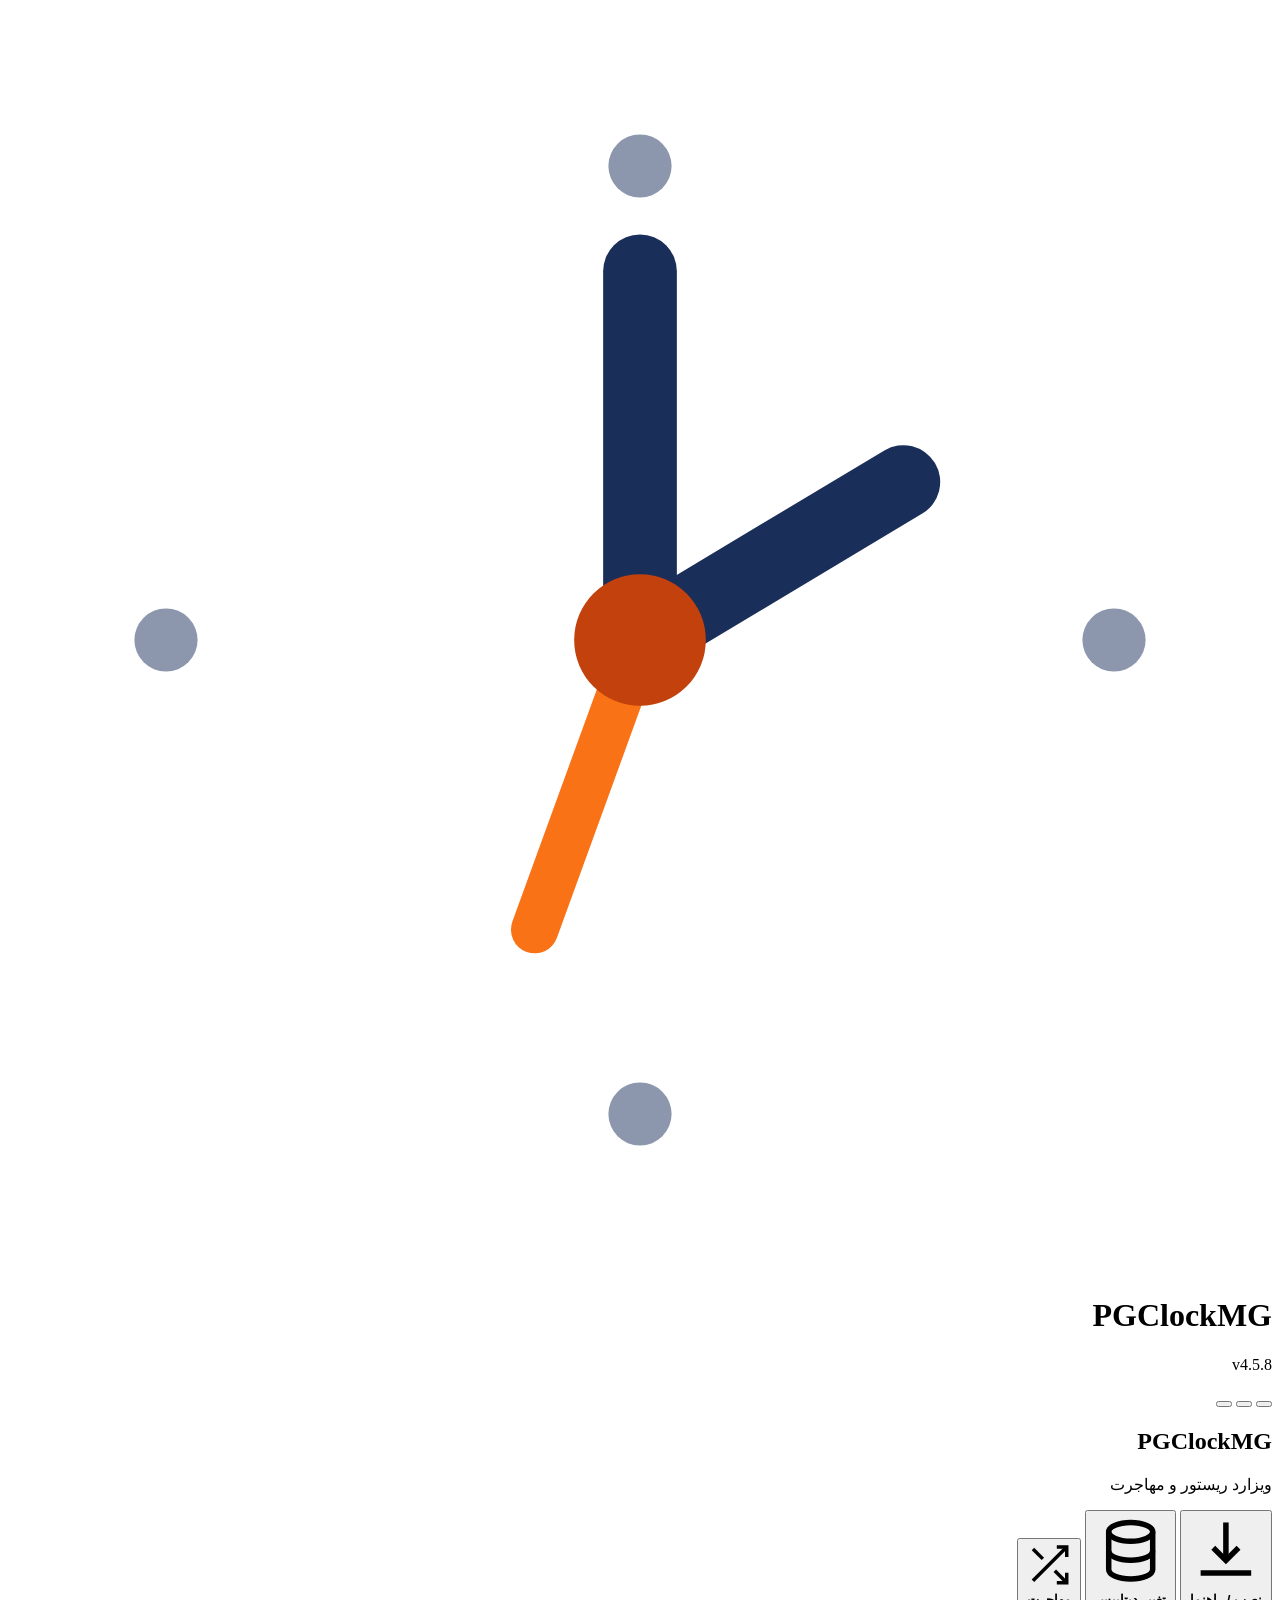
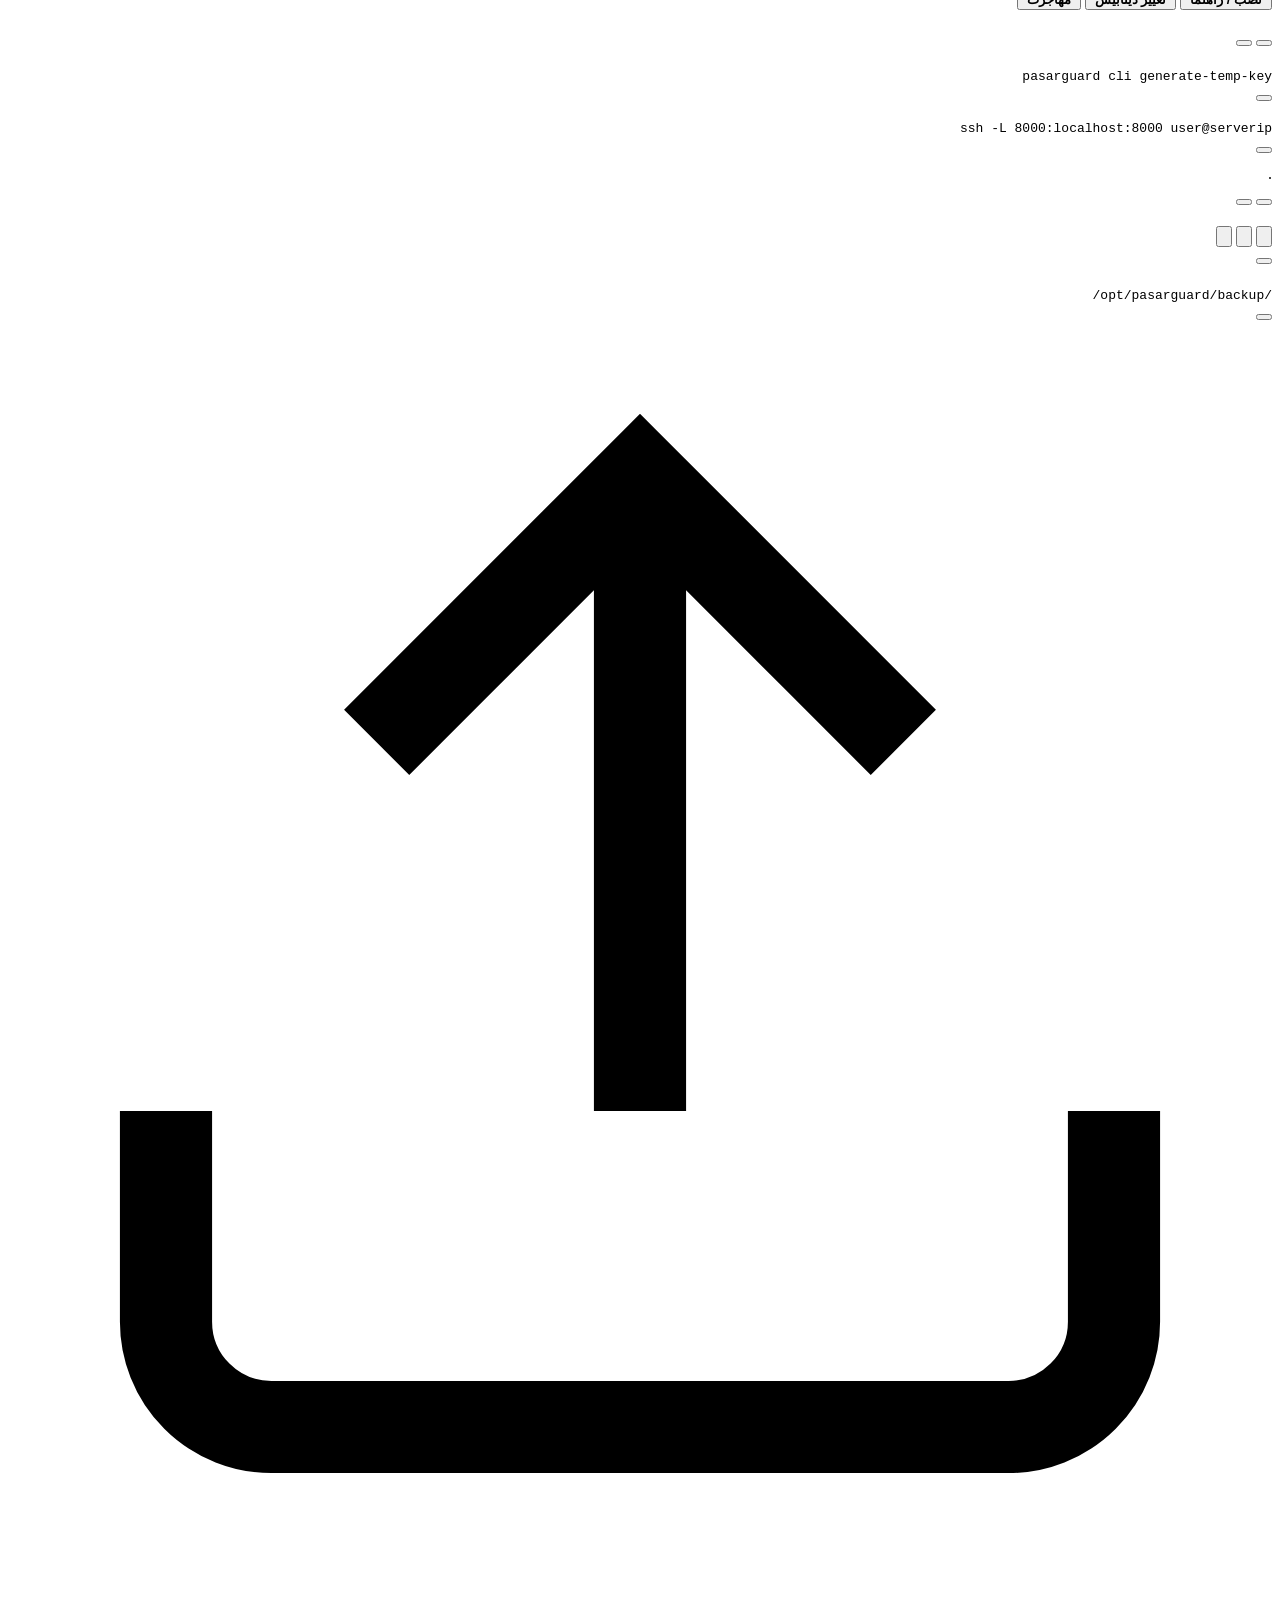
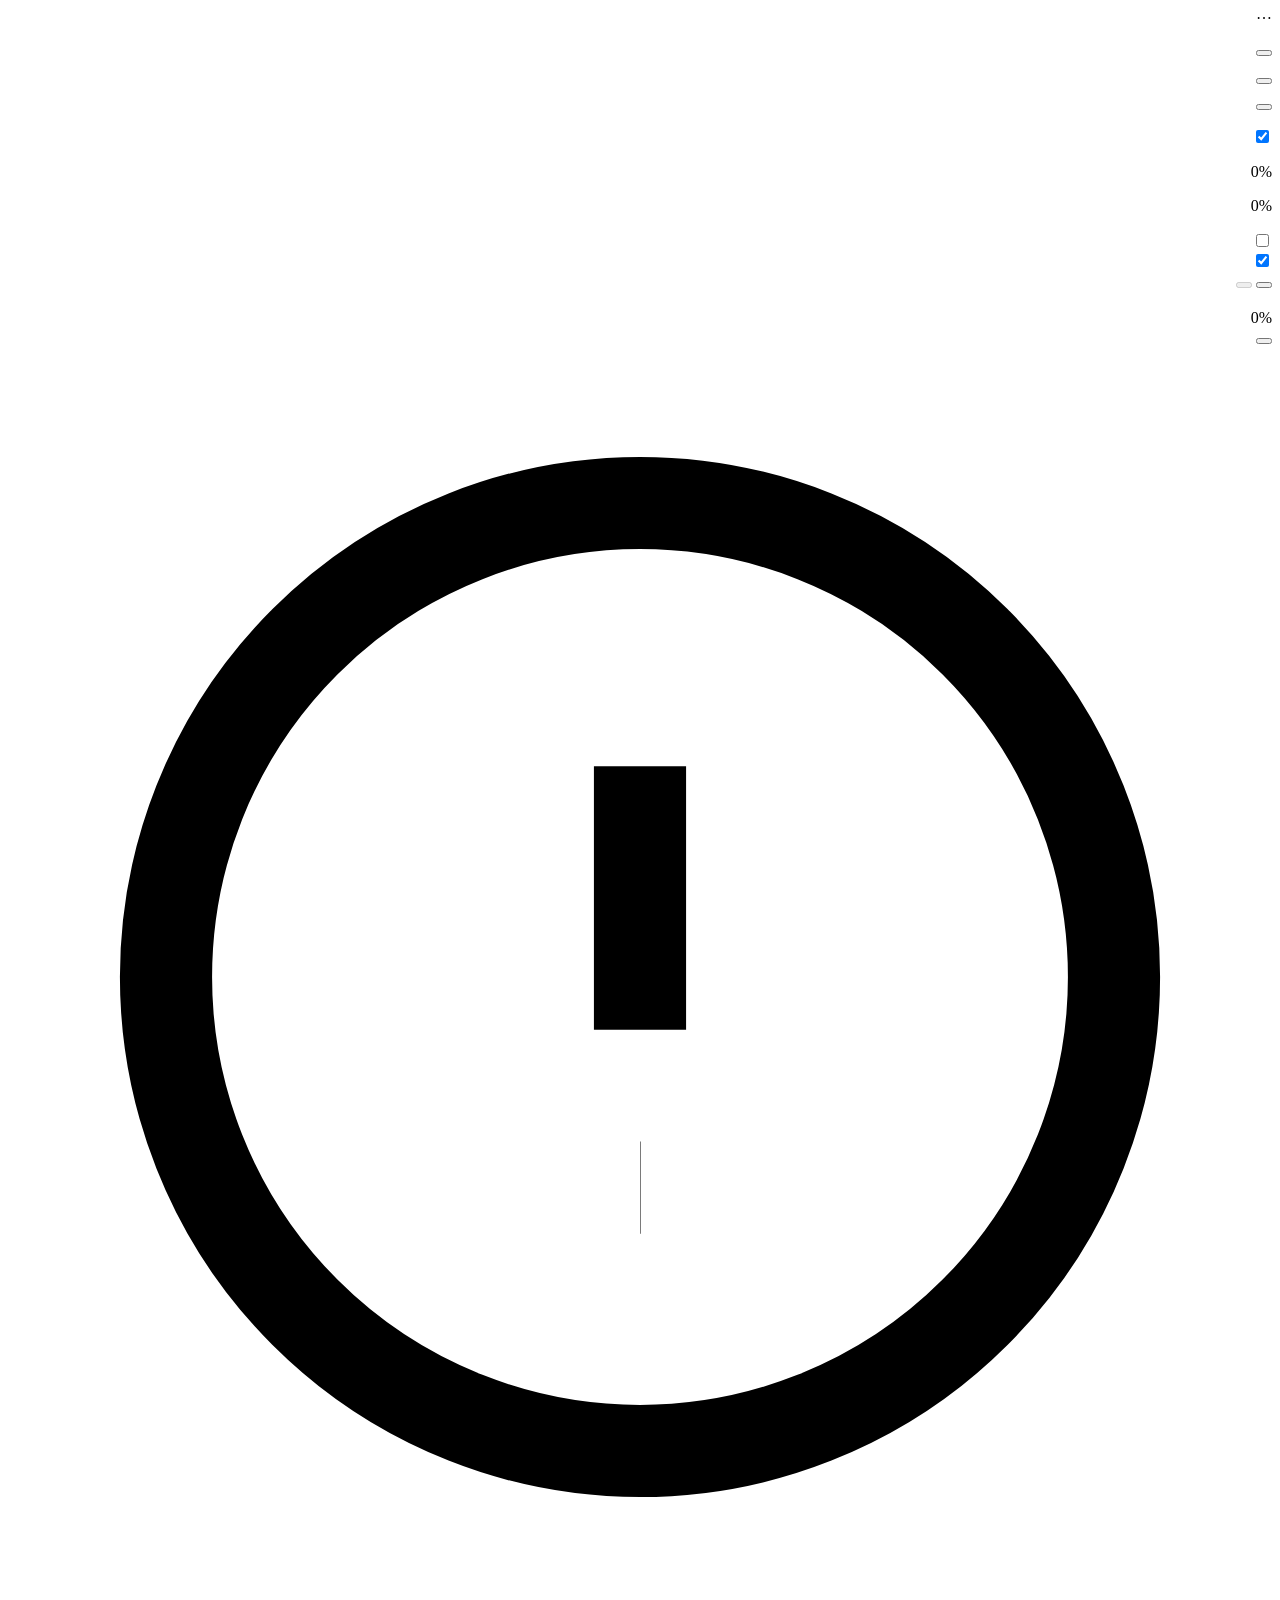
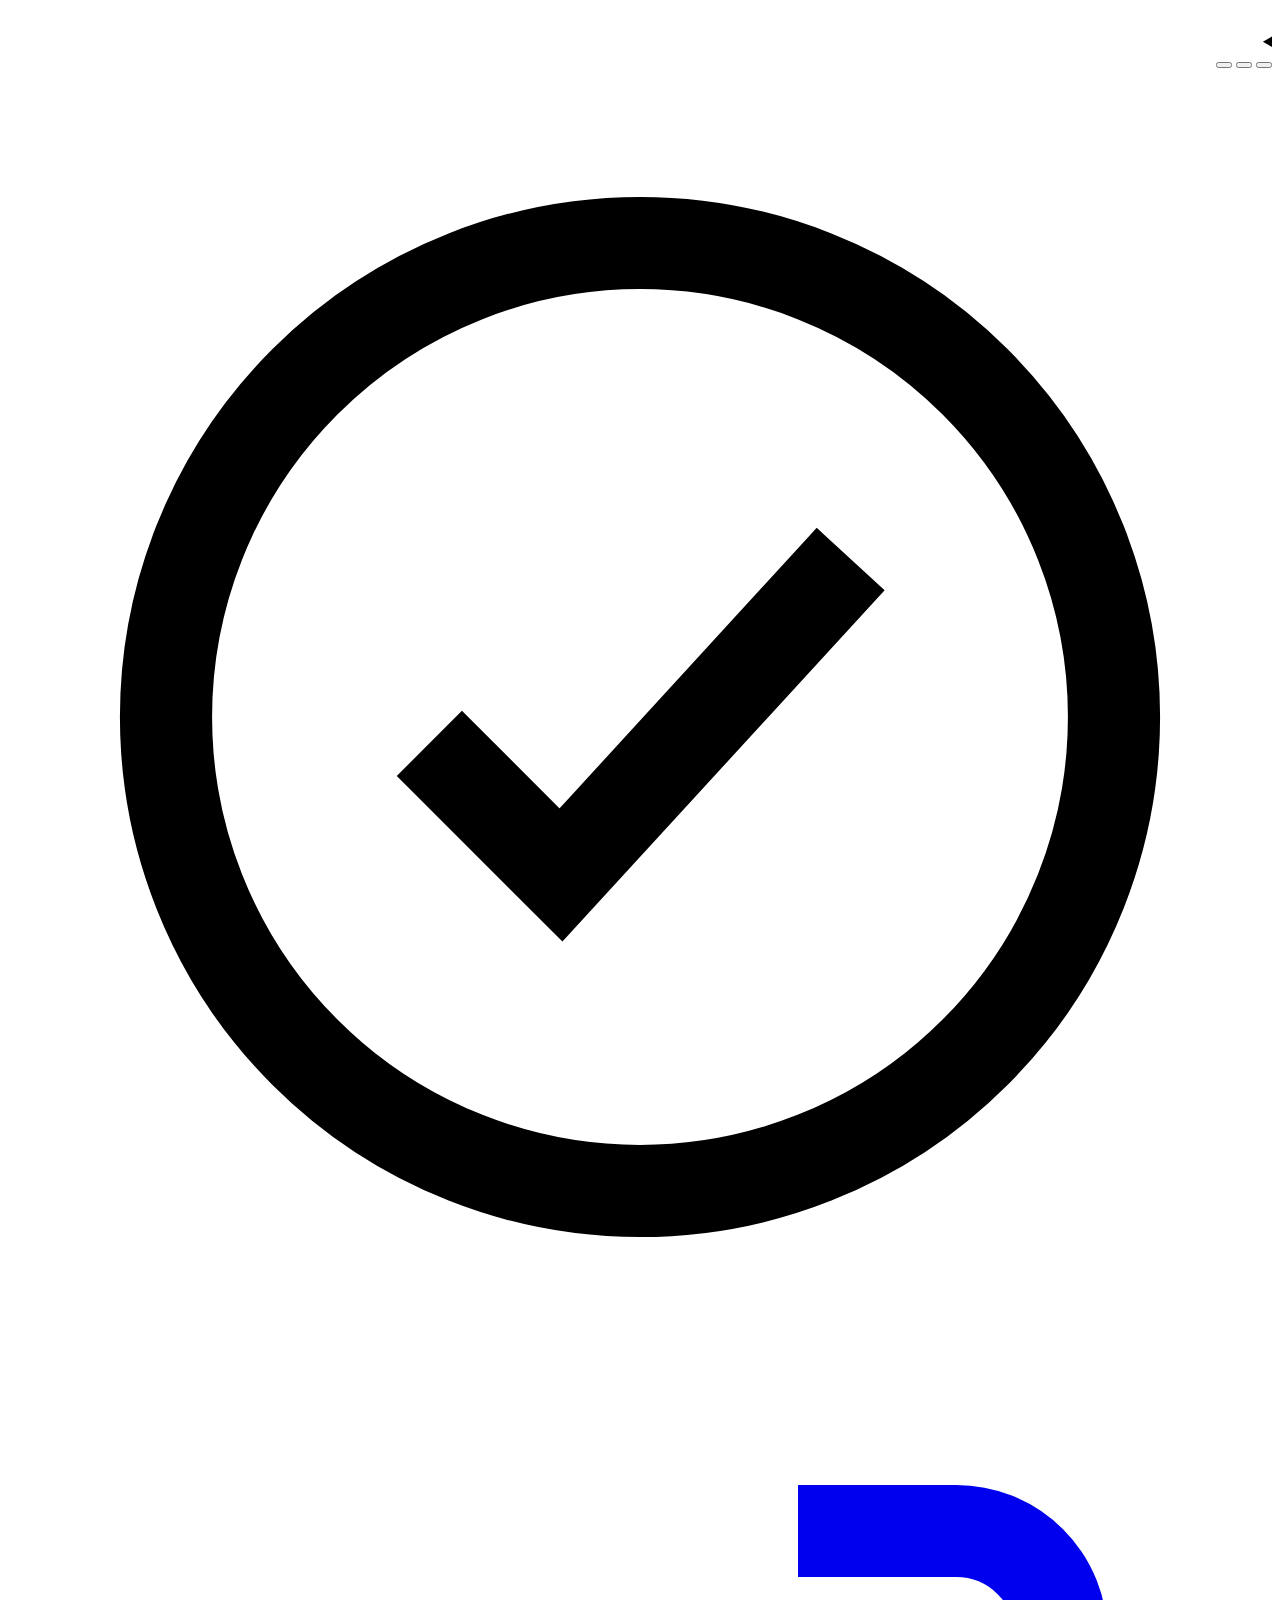
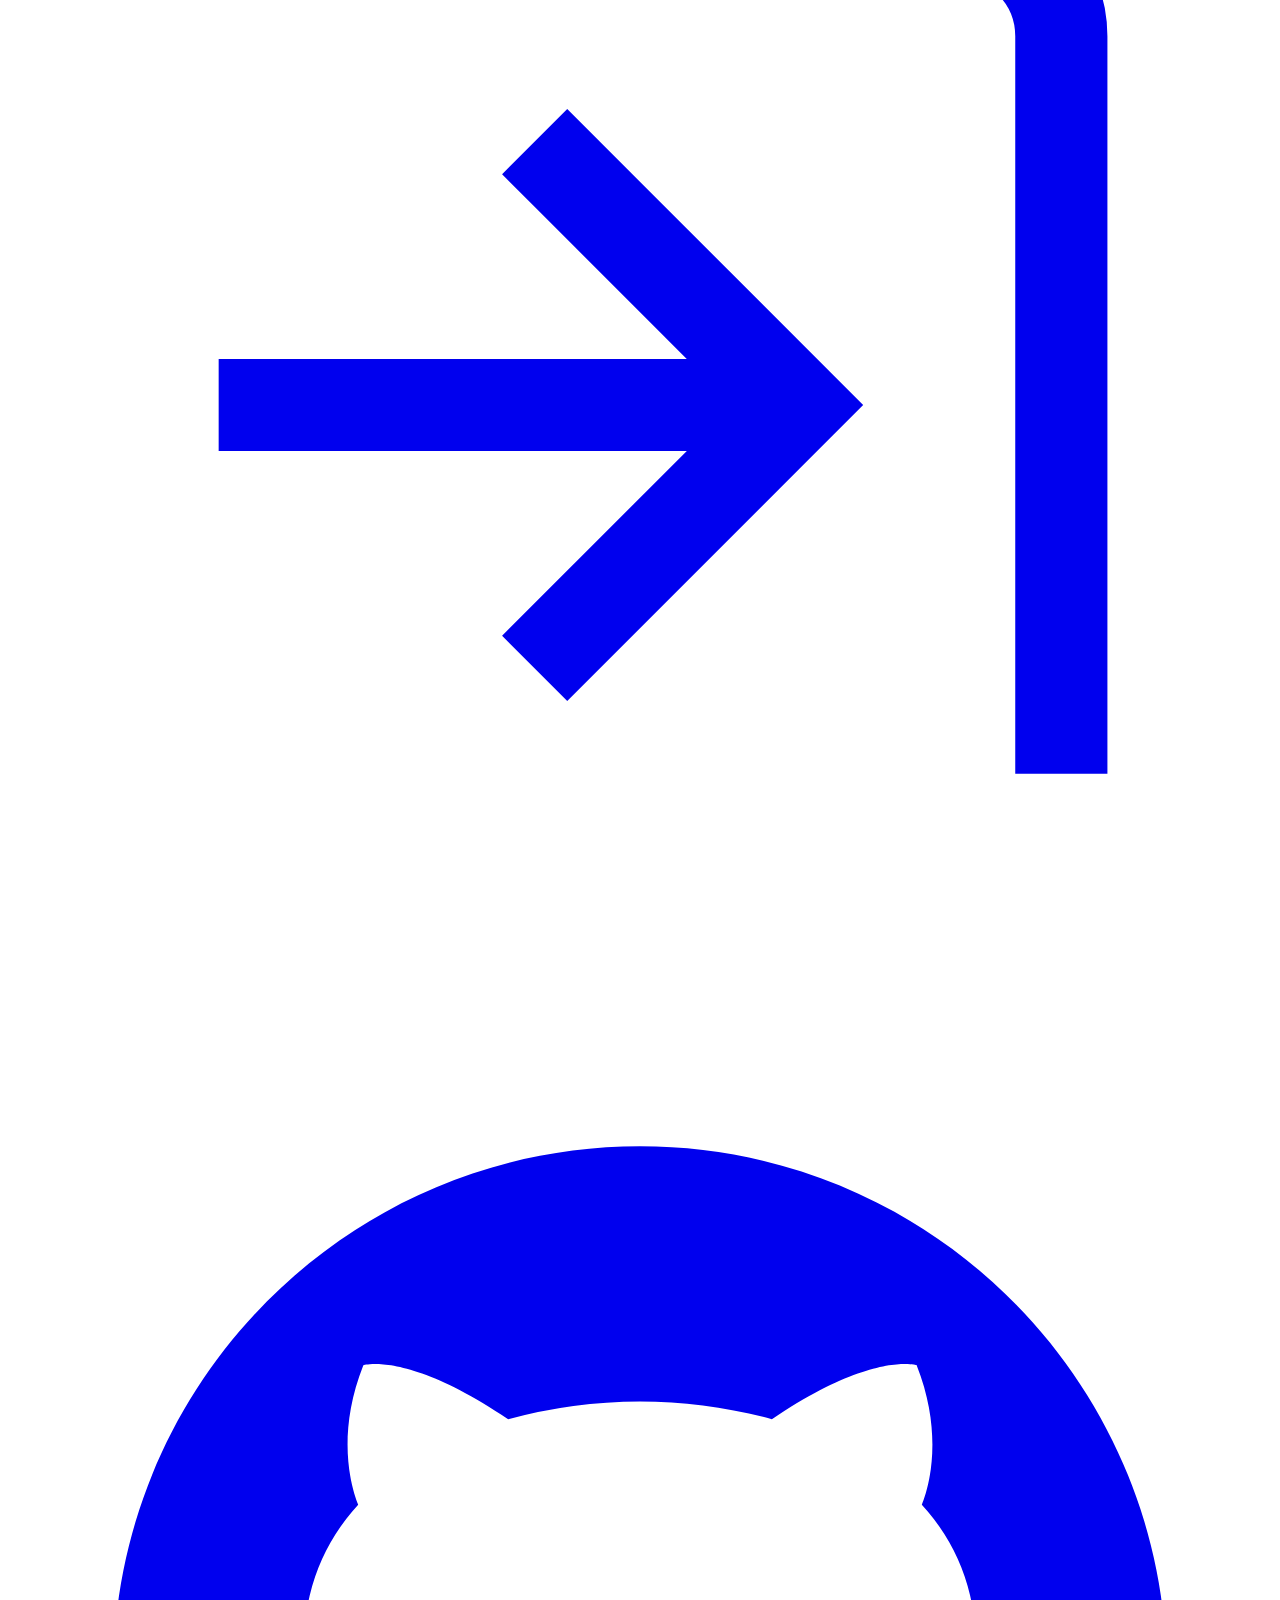
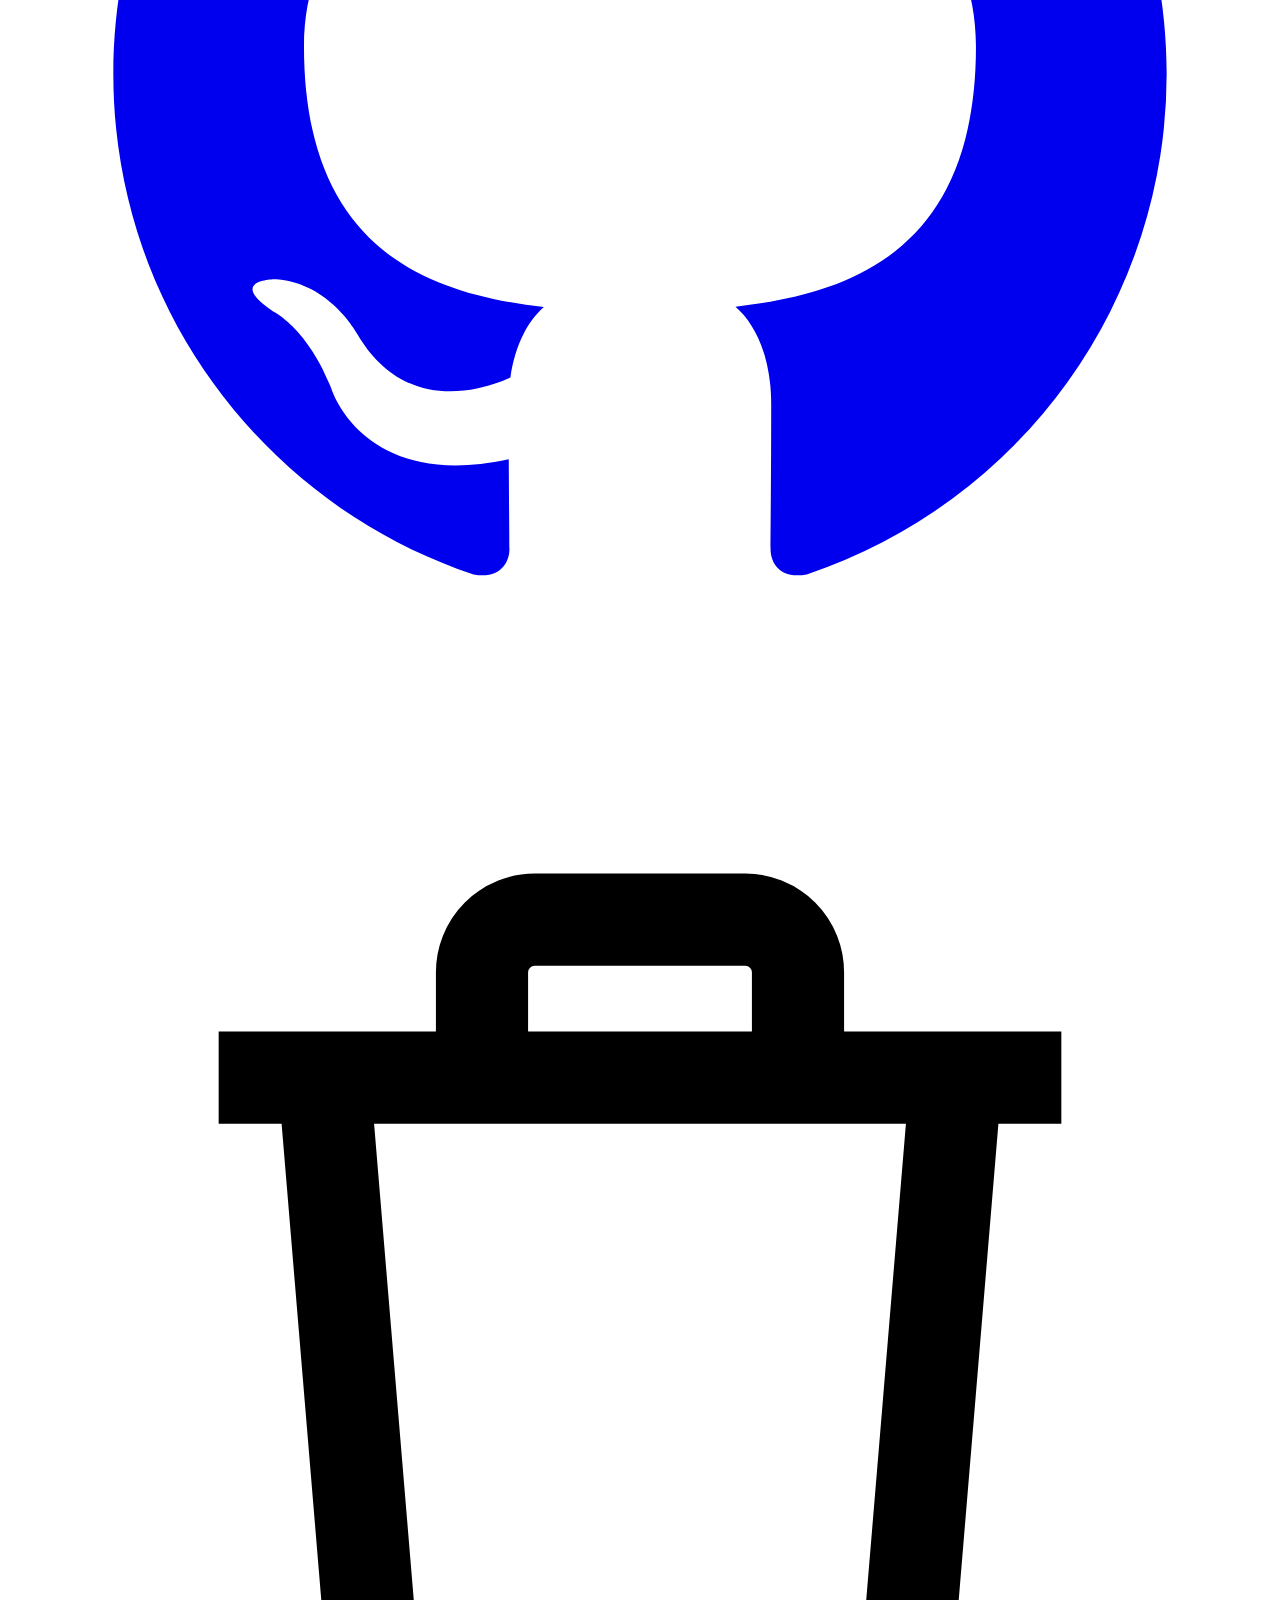
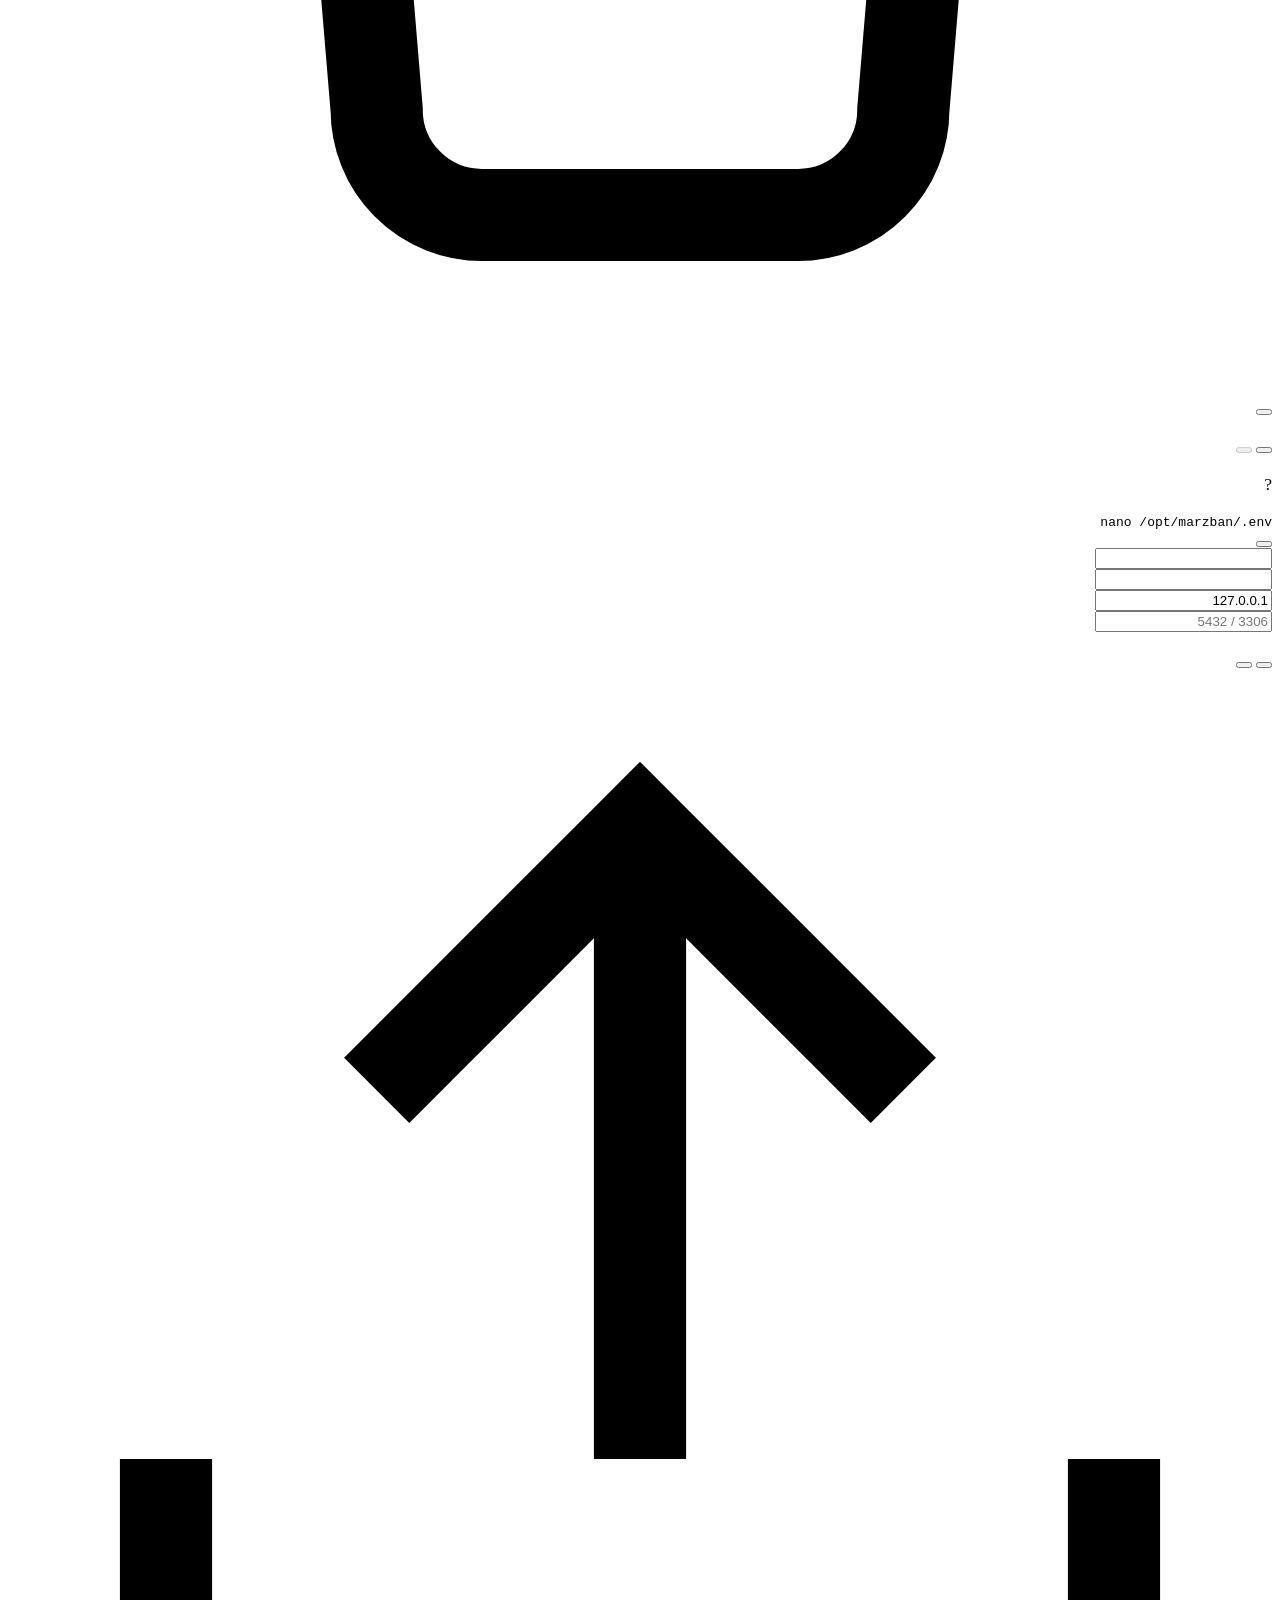
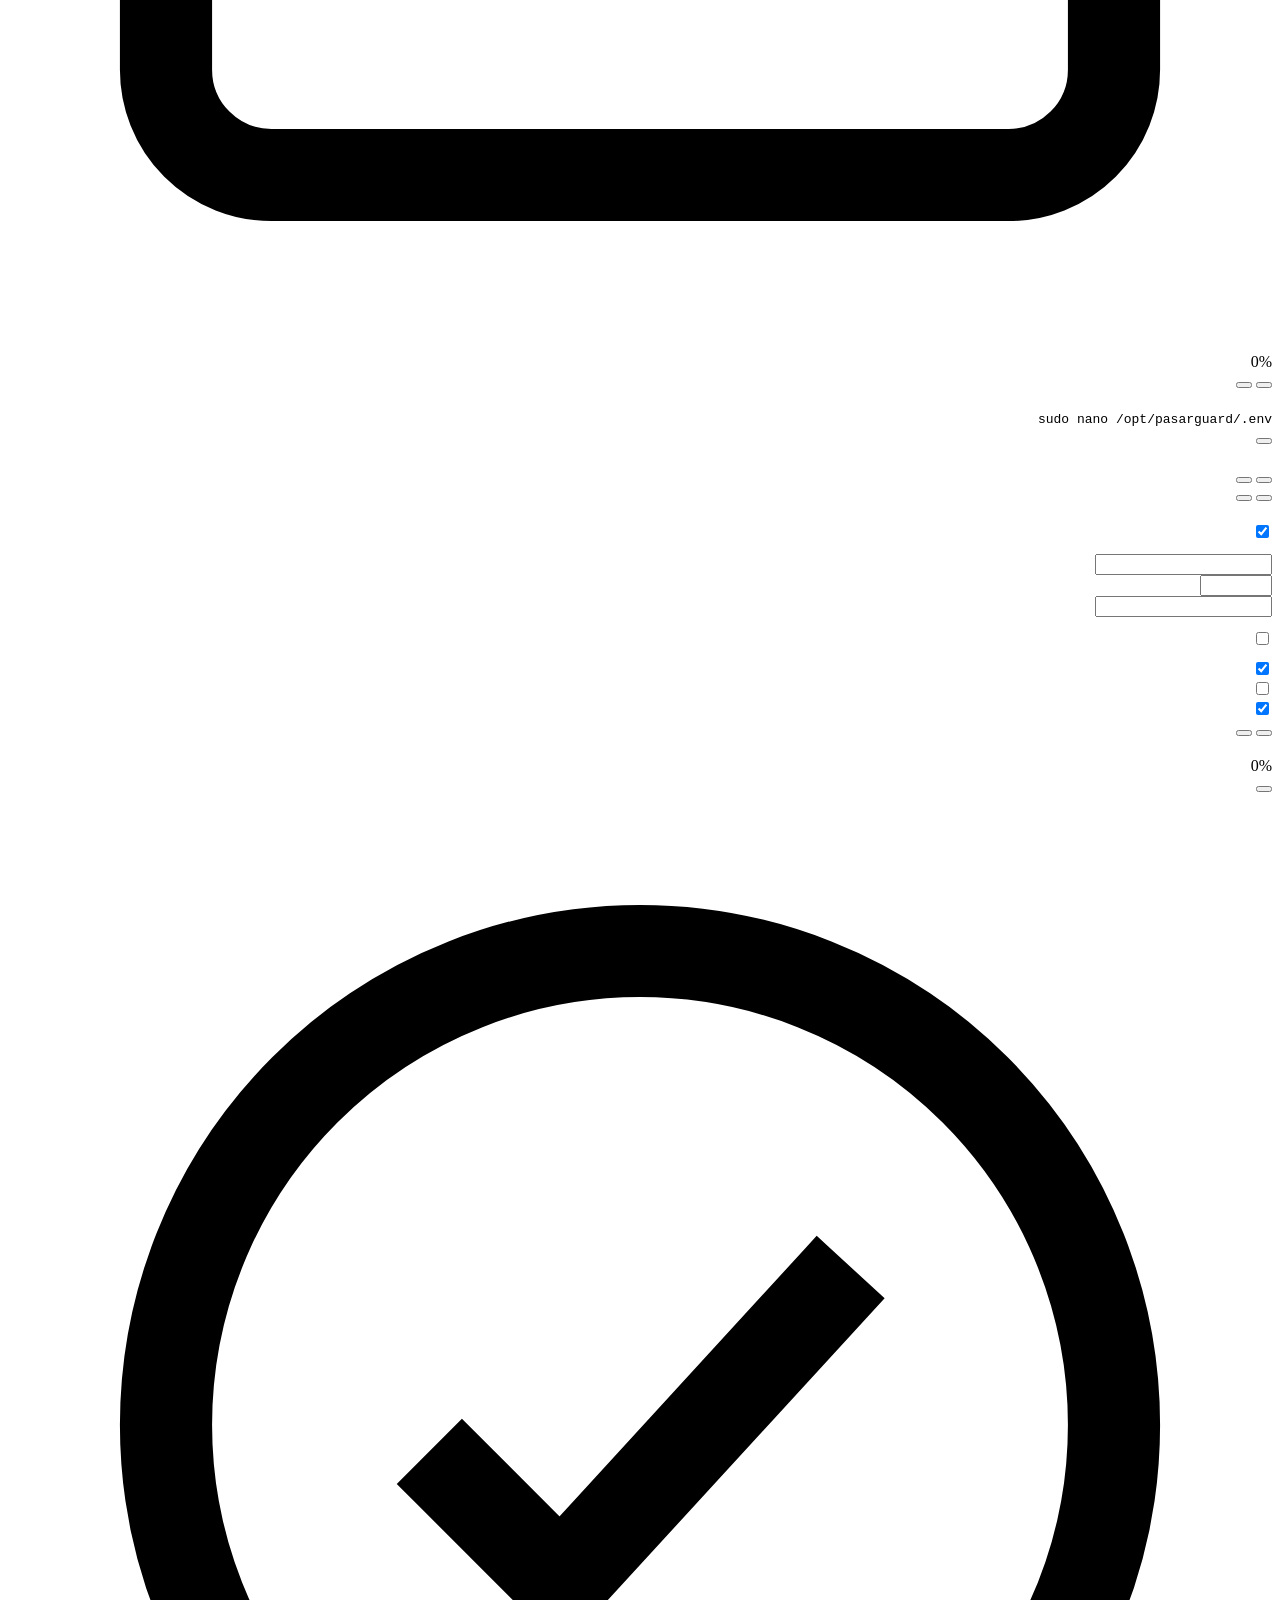
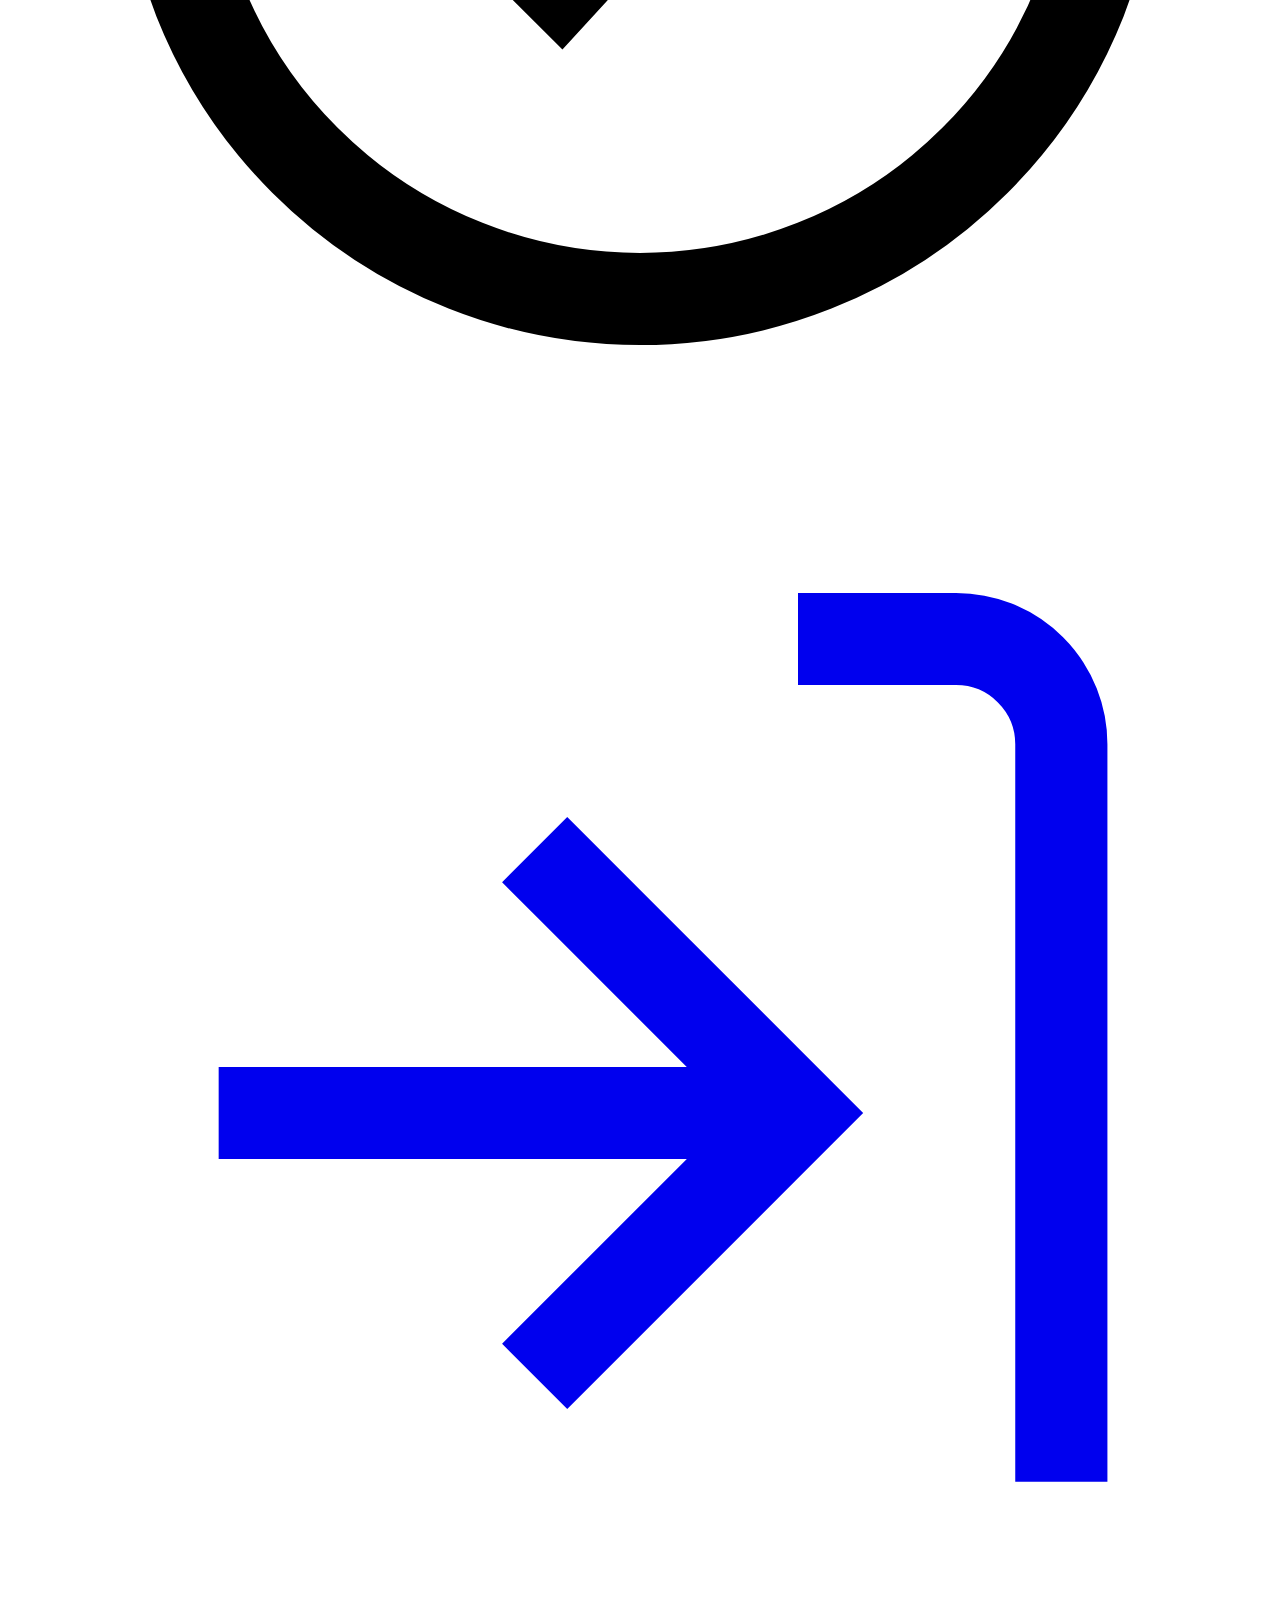
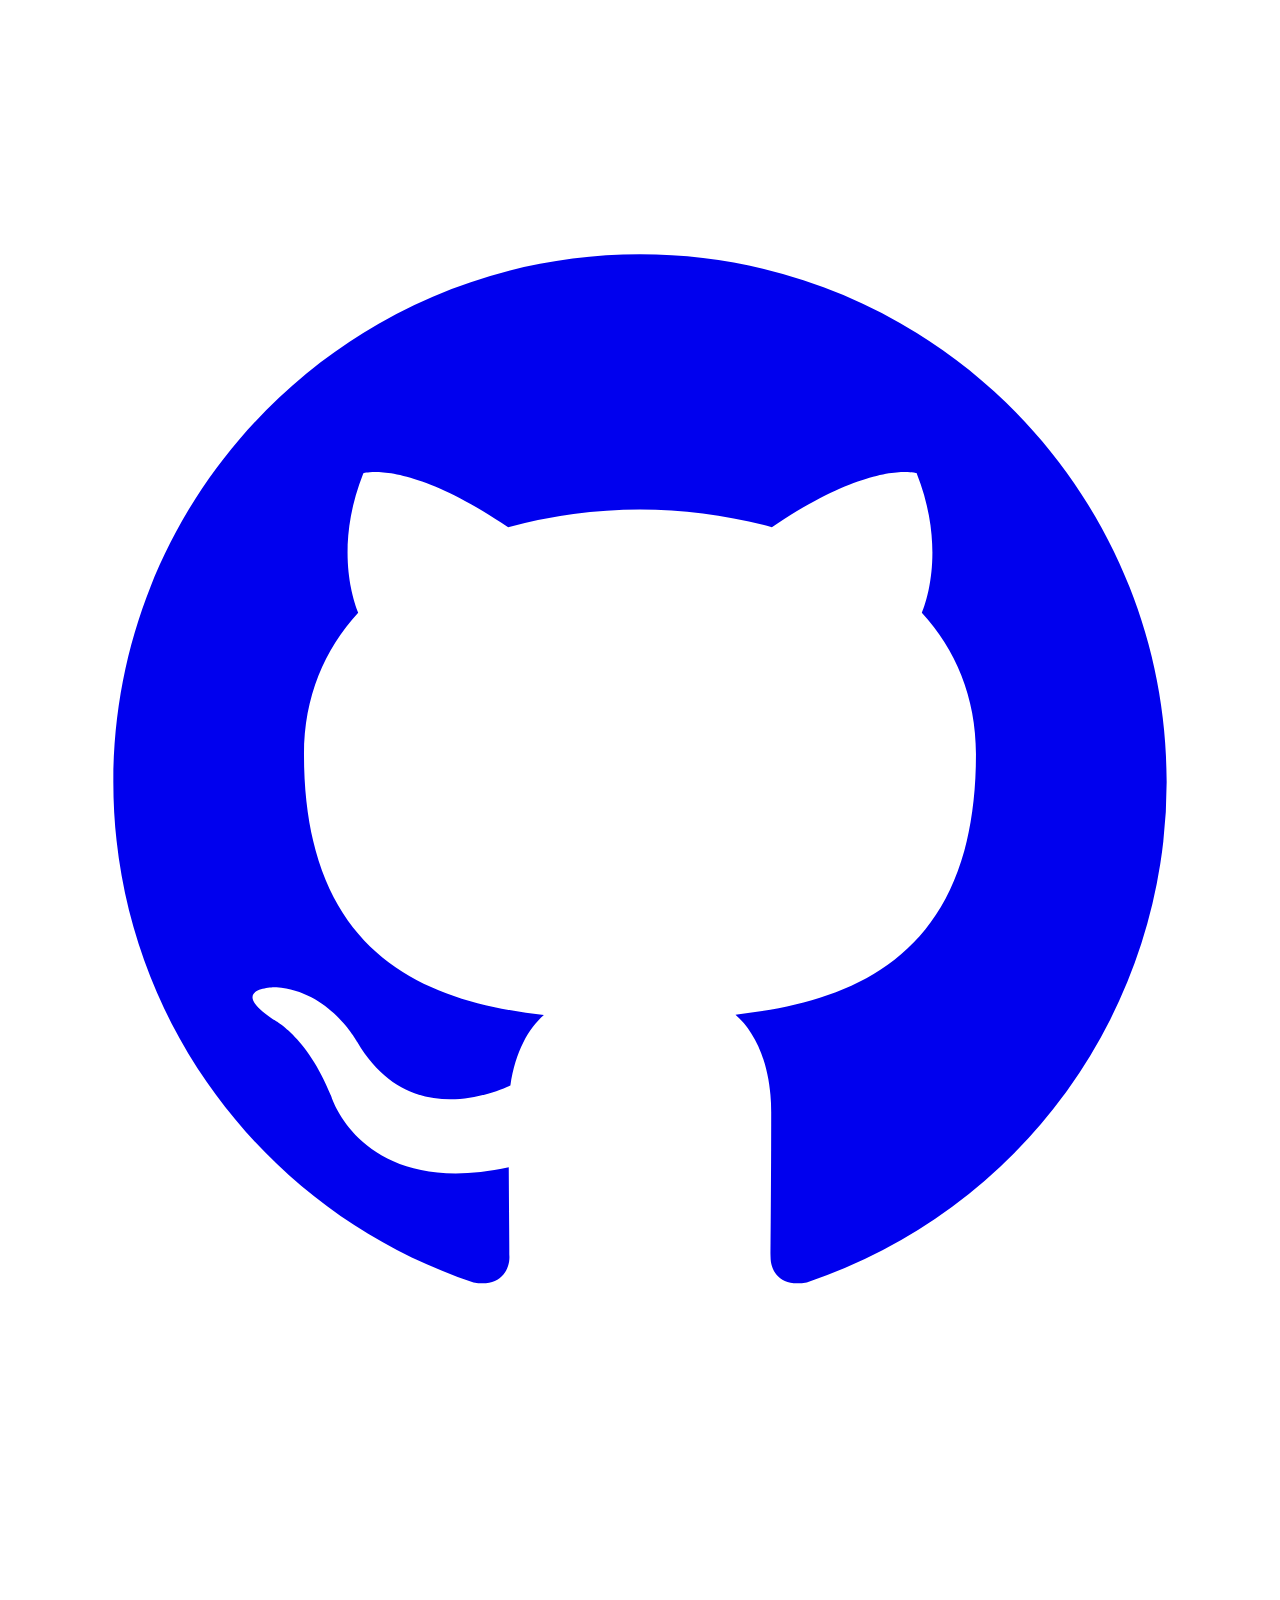
==== app/static/index.html @ 2ddf6536 "feat: success with warning when panel fails only on SSL config After data verify succeeds, treat Pas" ====
<!DOCTYPE html>
<html lang="fa" dir="rtl">
<head>
  <meta charset="UTF-8">
  <meta name="viewport" content="width=device-width, initial-scale=1, maximum-scale=1, user-scalable=no, viewport-fit=cover">
  <meta name="theme-color" content="#0f1218">
  <title>PGClockMG</title>
  <link rel="stylesheet" href="/static/css/style.css?v=4.5.8">
  <!-- Fonts: non-blocking so mobile/Iran networks don't stall first paint -->
  <link rel="preconnect" href="https://fonts.googleapis.com">
  <link rel="preconnect" href="https://fonts.gstatic.com" crossorigin>
  <link rel="stylesheet" href="https://fonts.googleapis.com/css2?family=Manrope:wght@400;500;600;700&family=Vazirmatn:wght@400;500;600;700&display=swap" media="print" onload="this.media='all'">
  <noscript><link rel="stylesheet" href="https://fonts.googleapis.com/css2?family=Manrope:wght@400;500;600;700&family=Vazirmatn:wght@400;500;600;700&display=swap"></noscript>
</head>
<body>
  <noscript>
    <div style="max-width:420px;margin:15vh auto;padding:24px;background:#182031;color:#e6e9ef;border-radius:12px;font-family:system-ui,sans-serif;line-height:1.6">
      JavaScript is required for PGClockMG / برای ویزارد باید JavaScript فعال باشد.
    </div>
  </noscript>
  <div class="app">

    <header class="header">
      <div class="header-brand">
        <div class="logo" aria-hidden="true">
          <svg class="icon" viewBox="0 0 48 48" fill="none" xmlns="http://www.w3.org/2000/svg">
            <!-- Clock face -->
            <circle cx="24" cy="24" r="20" fill="white" opacity="0.95"/>
            <!-- Hour/minute hands (navy blue) -->
            <line x1="24" y1="24" x2="24" y2="10" stroke="#1a2e5a" stroke-width="2.8" stroke-linecap="round"/>
            <line x1="24" y1="24" x2="34" y2="18" stroke="#1a2e5a" stroke-width="2.8" stroke-linecap="round"/>
            <!-- Second hand (orange) -->
            <line x1="24" y1="24" x2="20" y2="35" stroke="#f97316" stroke-width="1.8" stroke-linecap="round"/>
            <!-- Center dot -->
            <circle cx="24" cy="24" r="2.5" fill="#c2410c"/>
            <!-- Hour dots -->
            <circle cx="24" cy="6"  r="1.2" fill="#1a2e5a" opacity="0.5"/>
            <circle cx="24" cy="42" r="1.2" fill="#1a2e5a" opacity="0.5"/>
            <circle cx="6"  cy="24" r="1.2" fill="#1a2e5a" opacity="0.5"/>
            <circle cx="42" cy="24" r="1.2" fill="#1a2e5a" opacity="0.5"/>
          </svg>
        </div>
        <div>
          <h1>PGClockMG</h1>
          <p class="header-version" id="appVersion">v4.5.8</p>
        </div>
      </div>
      <div class="header-meta">
        <div class="lang-switch" id="langSwitch" role="group" aria-label="Language">
          <button type="button" class="lang-btn" data-lang="fa" onclick="setLang('fa')" aria-pressed="false">
            <span class="lang-name"></span>
          </button>
          <button type="button" class="lang-btn" data-lang="en" onclick="setLang('en')" aria-pressed="false">
            <span class="lang-name"></span>
          </button>
          <button type="button" class="lang-btn" data-lang="ru" onclick="setLang('ru')" aria-pressed="false">
            <span class="lang-name"></span>
          </button>
        </div>
      </div>
    </header>

    <nav class="steps" id="stepsNav"></nav>

    <main class="main">

      <!-- Welcome ? pick goal first -->
      <section class="panel active" id="panel-welcome">
        <div class="welcome-card">
          <div class="welcome-header">
            <h2 id="welcomeH2">PGClockMG</h2>
            <p class="desc" id="welcomeDesc">ویزارد ریستور و مهاجرت</p>
          </div>
          <div class="welcome-body">
            <p class="welcome-note" id="welcomeNote"></p>
            <div class="warning-card welcome-warn" id="welcomeBackupWarn"></div>
            <p class="desc-sm" id="welcomeGoalHint"></p>
            <div class="choice-grid choice-grid-3 welcome-goals" id="welcomeGoals">
              <button type="button" class="choice-card choice-card-lg" onclick="startWizardGoal('install')">
                <span class="choice-icon" aria-hidden="true">
                  <svg class="icon" viewBox="0 0 24 24" fill="none" stroke="currentColor" stroke-width="1.75"><path d="M12 3v12"/><path d="M8 11l4 4 4-4"/><path d="M4 19h16"/></svg>
                </span>
                <strong id="welcomeGoalInstall">نصب / راهنما</strong>
                <span id="welcomeGoalInstallDesc"></span>
              </button>
              <button type="button" class="choice-card choice-card-lg" onclick="startWizardGoal('change_db')">
                <span class="choice-icon" aria-hidden="true">
                  <svg class="icon" viewBox="0 0 24 24" fill="none" stroke="currentColor" stroke-width="1.75"><ellipse cx="12" cy="6" rx="7" ry="3"/><path d="M5 6v6c0 1.7 3.1 3 7 3s7-1.3 7-3V6"/><path d="M5 12v6c0 1.7 3.1 3 7 3s7-1.3 7-3v-6"/></svg>
                </span>
                <strong id="welcomeGoalChangeDb">تغییر دیتابیس</strong>
                <span id="welcomeGoalChangeDbDesc"></span>
              </button>
              <button type="button" class="choice-card choice-card-lg" onclick="startWizardGoal('migrate')">
                <span class="choice-icon" aria-hidden="true">
                  <svg class="icon" viewBox="0 0 24 24" fill="none" stroke="currentColor" stroke-width="1.75"><path d="M16 3h5v5"/><path d="M4 20L21 3"/><path d="M21 16v5h-5"/><path d="M15 15l6 6"/><path d="M4 4l5 5"/></svg>
                </span>
                <strong id="welcomeGoalMigrate">مهاجرت</strong>
                <span id="welcomeGoalMigrateDesc"></span>
              </button>
            </div>
            <div id="welcomePgStatus" class="welcome-pg-status warning-card hidden" role="status"></div>
          </div>
        </div>
      </section>

      <!-- PasarGuard status OR manual install guide (wizard never installs) -->
      <section class="panel" id="panel-pg">
        <h2 id="pgH2"></h2>
        <p class="desc" id="pgDesc"></p>

        <!-- Shown when PasarGuard is already installed: live specs only -->
        <div id="pgInstalledCard" class="success-card hidden">
          <h3 id="pgInstalledTitle"></h3>
          <p id="pgInstalledDetail" class="desc-sm"></p>
          <div id="pgInstalledSpecs" class="specs-grid"></div>
        </div>
        <div id="pgInstalledActions" class="actions actions-center hidden">
          <button class="btn btn-back" onclick="showPhase('welcome')" id="btnPgInstalledBack"></button>
          <button class="btn btn-primary" id="btnPgOpenPanel" onclick="openInstalledPanel()"></button>
        </div>

        <!-- Shown only when PasarGuard is NOT installed: commands + tutorial -->
        <div id="pgInstallGuide" class="hidden">
          <div class="info-box" id="pgGuideIntro"></div>

          <h3 class="section-title" id="pgCmdsTitle"></h3>
          <p class="desc-sm" id="pgCmdsHint"></p>
          <div id="pgInstallCmdList" class="install-cmd-list"></div>

          <h3 class="section-title" id="pgTutorialTitle"></h3>
          <ol class="guide-steps" id="pgTutorialSteps"></ol>

          <div class="form-group form-group-spaced">
            <label id="lblOwnerKey"></label>
            <div class="install-cmd-row">
              <div class="install-cmd-box"><code id="pgOwnerKeyCmd">pasarguard cli generate-temp-key</code></div>
              <button type="button" class="btn btn-copy" id="btnCopyOwnerKey" onclick="copyText('pgOwnerKeyCmd')"></button>
            </div>
            <p class="desc-sm" id="pgOwnerKeyHint"></p>
          </div>

          <div class="form-group">
            <label id="lblSshTunnel"></label>
            <div class="install-cmd-row">
              <div class="install-cmd-box"><code id="pgSshTunnelCmd">ssh -L 8000:localhost:8000 user@serverip</code></div>
              <button type="button" class="btn btn-copy" id="btnCopySshTunnel" onclick="copyText('pgSshTunnelCmd')"></button>
            </div>
            <p class="desc-sm" id="pgSshTunnelHint"></p>
          </div>

          <div class="info-box" id="pgDocsBox">
            <a href="https://docs.pasarguard.org/en/panel/installation/" target="_blank" rel="noopener" id="pgDocsLink"></a>
            <span class="footer-sep" aria-hidden="true">&middot;</span>
            <a href="https://github.com/PasarGuard/panel" target="_blank" rel="noopener" id="pgGithubLink"></a>
          </div>

          <div class="actions actions-center">
            <button class="btn btn-back" onclick="showPhase('welcome')" id="btnPgBack"></button>
            <button class="btn btn-primary" id="btnPgRecheck" onclick="recheckAfterManualInstall()"></button>
          </div>
        </div>
      </section>

      <!-- Choose path -->
      <section class="panel" id="panel-choose">
        <h2 id="chooseH2"></h2>
        <p class="desc" id="chooseDesc"></p>
        <div class="choice-grid choice-grid-3">
          <button type="button" class="choice-card choice-card-lg" onclick="choosePath('finish')">
            <span class="choice-icon" aria-hidden="true">
              <svg class="icon" viewBox="0 0 24 24" fill="none" stroke="currentColor" stroke-width="1.75"><path d="M10 17l5-5-5-5"/><path d="M15 12H4"/><path d="M20 19V5a2 2 0 0 0-2-2h-3"/></svg>
            </span>
            <strong id="chooseFinish"></strong>
            <span id="chooseFinishDesc"></span>
          </button>
          <button type="button" class="choice-card choice-card-lg" onclick="choosePath('restore')">
            <span class="choice-icon" aria-hidden="true">
              <svg class="icon" viewBox="0 0 24 24" fill="none" stroke="currentColor" stroke-width="1.75"><path d="M21 15v4a2 2 0 0 1-2 2H5a2 2 0 0 1-2-2v-4"/><path d="M7 10l5 5 5-5"/><path d="M12 15V3"/></svg>
            </span>
            <strong id="chooseRestore"></strong>
            <span id="chooseRestoreDesc"></span>
          </button>
          <button type="button" class="choice-card choice-card-lg" onclick="choosePath('migrate')">
            <span class="choice-icon" aria-hidden="true">
              <svg class="icon" viewBox="0 0 24 24" fill="none" stroke="currentColor" stroke-width="1.75"><path d="M16 3h5v5"/><path d="M4 20L21 3"/><path d="M21 16v5h-5"/><path d="M15 15l6 6"/><path d="M4 4l5 5"/></svg>
            </span>
            <strong id="chooseMigrate"></strong>
            <span id="chooseMigrateDesc"></span>
          </button>
        </div>
        <div class="actions">
          <button class="btn btn-back" onclick="showPhase('welcome')" id="btnChooseBack"></button>
        </div>
      </section>

      <!-- Restore -->
      <section class="panel" id="panel-restore">
        <div id="restoreFormStage">
          <h2 id="restoreH2"></h2>
          <p class="desc" id="restoreDesc"></p>
          <div class="info-box" id="restoreDbTip">
            <p id="restoreDbTipText"></p>
            <div class="install-cmd-row">
              <div class="install-cmd-box"><code id="restoreBackupPath">/opt/pasarguard/backup/</code></div>
              <button type="button" class="btn btn-copy" id="btnCopyRestorePath" onclick="copyText('restoreBackupPath')"></button>
            </div>
          </div>
          <div id="restoreUploadResourceCard" class="upload-resource-card hidden" role="status"></div>

          <div class="upload-zone" id="restoreUploadZone">
            <input type="file" id="restoreFileInput" accept=".zip" hidden>
            <div class="upload-icon" aria-hidden="true">
              <svg class="icon icon-lg" viewBox="0 0 24 24" fill="none" stroke="currentColor" stroke-width="1.75"><path d="M21 15v4a2 2 0 0 1-2 2H5a2 2 0 0 1-2-2v-4"/><path d="M17 8l-5-5-5 5"/><path d="M12 3v12"/></svg>
            </div>
            <p><span id="restoreDragText"></span> <span class="link" id="restoreSelectText"></span></p>
          </div>

          <div class="info-box" id="restoreStreamBox" style="margin-top:14px">
            <div class="backup-switch-row" style="margin-bottom:8px;align-items:center">
              <p id="restoreStreamHint" class="desc-sm" style="margin:0;flex:1"></p>
              <span id="restoreStreamStatusTag" class="backup-status-tag is-unknown" role="status">…</span>
            </div>
            <ol class="backup-stream-steps" id="restoreStreamSteps"></ol>
            <div class="actions" style="margin-top:10px">
              <button type="button" class="btn btn-primary" id="btnStreamListen" onclick="startStreamListen()"></button>
            </div>
            <div id="restoreStreamTokenBox" class="install-cmd-row hidden" style="margin-top:10px">
              <div class="install-cmd-box"><code id="restoreStreamToken"></code></div>
              <button type="button" class="btn btn-copy" id="btnCopyStreamToken" onclick="copyText('restoreStreamToken')"></button>
            </div>
            <div id="restoreStreamPairBox" class="install-cmd-row hidden" style="margin-top:8px">
              <div class="install-cmd-box"><code id="restoreStreamPair" style="white-space:pre-wrap"></code></div>
              <button type="button" class="btn btn-copy" id="btnCopyStreamPair" onclick="copyText('restoreStreamPair')"></button>
            </div>
            <p class="desc-sm" id="restoreStreamUrlHint" style="margin-top:8px"></p>
            <label class="ios-toggle" for="chkAutoRestoreOnStream" style="margin-top:12px">
              <input type="checkbox" id="chkAutoRestoreOnStream" role="switch" checked>
              <span class="toggle-ui" aria-hidden="true"></span>
              <span class="toggle-copy">
                <span class="toggle-label" id="chkAutoRestoreOnStreamLabel"></span>
                <span class="toggle-hint" id="chkAutoRestoreOnStreamHint"></span>
              </span>
            </label>
            <div id="restoreStreamProgress" class="progress-panel upload-progress hidden" style="margin-top:12px">
              <div class="progress-meta">
                <p class="status-msg progress-status" id="restoreStreamStatus"></p>
                <span class="progress-pct" id="restoreStreamProgressPct">0%</span>
              </div>
              <div class="progress-track" aria-hidden="true">
                <div class="progress-fill" id="restoreStreamProgressFill" style="width:0%"></div>
              </div>
            </div>
          </div>
          <div id="restoreUploadProgress" class="progress-panel upload-progress hidden">
            <div class="progress-meta">
              <p class="status-msg progress-status" id="restoreUploadProgressMsg"></p>
              <span class="progress-pct" id="restoreUploadProgressPct">0%</span>
            </div>
            <div class="progress-track" aria-hidden="true">
              <div class="progress-fill" id="restoreUploadProgressFill" style="width:0%"></div>
            </div>
          </div>
          <div id="restoreUploadStatus" class="upload-status hidden"></div>
          <div id="restoreAnalysis" class="summary-card hidden"></div>
          <!-- DB info card — shown after backup upload -->
          <div id="restoreDbInfoCard" class="db-info-card hidden"></div>
          <div id="restoreWarnings" class="warnings-box hidden"></div>
          <div id="restoreConvertNote" class="info-box info-box-spaced hidden">
            <p id="restoreConvertNoteText"></p>
          </div>

          <div id="restoreBlock" class="block-msg hidden"></div>

          <!-- Optional backup slimming — hidden unless the server offers it -->
          <div id="restoreCleanup" class="cleanup-card hidden">
            <div class="cleanup-head">
              <span class="cleanup-title" id="restoreCleanupTitle"></span>
              <span class="cleanup-badge" id="restoreCleanupBadge"></span>
            </div>
            <p class="cleanup-desc" id="restoreCleanupDesc"></p>
            <div id="restoreCleanupRules"></div>
            <p class="cleanup-note" id="restoreCleanupNote"></p>
          </div>

          <!-- Options shown after successful backup analysis -->
          <div id="restoreOptions" class="restore-options hidden">
            <div class="toggle-row">
              <label class="ios-toggle" for="chkDisableNodes">
                <input type="checkbox" id="chkDisableNodes" role="switch">
                <span class="ios-toggle-track"><span class="ios-toggle-thumb"></span></span>
              </label>
              <div class="toggle-text">
                <span class="toggle-label" id="chkDisableNodesLabel"></span>
                <span class="toggle-hint" id="chkDisableNodesHint"></span>
              </div>
            </div>
            <div class="toggle-row">
              <label class="ios-toggle" for="chkRestoreSkipBadUserRows">
                <input type="checkbox" id="chkRestoreSkipBadUserRows" role="switch" checked>
                <span class="ios-toggle-track"><span class="ios-toggle-thumb"></span></span>
              </label>
              <div class="toggle-text">
                <span class="toggle-label" id="chkRestoreSkipBadUserRowsLabel"></span>
                <span class="toggle-hint" id="chkRestoreSkipBadUserRowsHint"></span>
              </div>
            </div>
          </div>

          <div class="actions">
            <button class="btn btn-back" onclick="backFromRestore()" id="btnRestoreBack"></button>
            <button class="btn btn-primary" id="btnRestoreConfirm" disabled onclick="startRestore()"></button>
          </div>
        </div>

        <div id="restoreRunningStage" class="hidden">
          <h2 id="restoreRunningTitle"></h2>
          <p class="desc" id="restoreRunningDesc"></p>
          <div class="progress-panel">
            <div class="progress-meta">
              <p class="status-msg progress-status" id="restoreStatusMsg"></p>
              <span class="progress-pct" id="restoreProgressText">0%</span>
            </div>
            <div class="progress-track" aria-hidden="true">
              <div class="progress-fill" id="restoreProgressFill" style="width:0%"></div>
            </div>
          </div>
          <div class="log-terminal" id="restoreLogTerminal"></div>
          <div class="actions actions-spaced">
            <button type="button" class="btn btn-back" id="btnRestoreRunningBack" onclick="backFromRestore()"></button>
          </div>
        </div>

        <div id="restoreErrorStage" class="hidden">
          <div class="result-card error">
            <div class="result-icon" aria-hidden="true">
              <svg class="icon icon-lg" viewBox="0 0 24 24" fill="none" stroke="currentColor" stroke-width="1.75"><circle cx="12" cy="12" r="9"/><path d="M12 8v5"/><path d="M12 16h.01"/></svg>
            </div>
            <h2 id="restoreErrorTitle"></h2>
            <p id="restoreErrorMsg" class="error-msg"></p>
            <div id="restoreErrorCauses" class="error-causes hidden"></div>
            <details class="error-detail-wrap">
              <summary id="restoreErrorDetailToggle"></summary>
              <pre class="log-terminal log-terminal-sm" id="restoreErrorDetail"></pre>
            </details>
            <div class="actions">
              <button type="button" class="btn btn-back" id="btnRestoreErrorBack" onclick="backFromRestore()"></button>
              <button type="button" class="btn btn-secondary" id="btnRestoreRetry" onclick="resetRestoreForm()"></button>
              <button type="button" class="btn btn-primary" id="btnRestoreRetryHeal" onclick="retryRestoreStrongerHeal()"></button>
            </div>
            <p id="restoreRetryHealHint" class="info-note"></p>
          </div>
        </div>

        <div id="restoreDone" class="hidden">
          <div class="result-card success">
            <div class="result-icon" aria-hidden="true">
              <svg class="icon icon-lg" viewBox="0 0 24 24" fill="none" stroke="currentColor" stroke-width="1.75"><circle cx="12" cy="12" r="9"/><path d="M8 12.5l2.5 2.5L16 9"/></svg>
            </div>
            <h2 id="restoreDoneTitle"></h2>
            <p id="restoreDoneMsg"></p>
            <div id="restorePanelBootWarn" class="warnings-box restore-panel-boot-warn hidden" role="status"></div>
            <div id="restoreTransferSection" class="transfer-summary hidden">
              <h3 id="restoreTransferTitle" class="transfer-summary-title"></h3>
              <div id="restoreTransferGrid" class="transfer-summary-grid"></div>
            </div>
            <div id="restorePostSuccessTips" class="warnings-box post-success-tips hidden" role="status"></div>
            <p id="restoreNodesDisabledNote" class="info-note hidden"></p>
            <p id="restorePanelUrl" class="panel-url-line hidden" dir="ltr"></p>
            <a class="btn btn-panel-enter btn-lg" id="restorePanelLink" href="#" target="_blank" rel="noopener">
              <svg class="social-ico" viewBox="0 0 24 24" fill="none" stroke="currentColor" stroke-width="1.75" aria-hidden="true"><path d="M10 17l5-5-5-5"/><path d="M15 12H4"/><path d="M20 19V5a2 2 0 0 0-2-2h-3"/></svg>
              <span id="restorePanelLabel"></span>
            </a>
            <a class="btn btn-github-star btn-lg" id="restoreStarLink" href="https://github.com/Mrclocks/PGClockMG" target="_blank" rel="noopener">
              <svg class="social-ico" viewBox="0 0 24 24" aria-hidden="true"><path fill="currentColor" d="M12 2C6.477 2 2 6.484 2 12.017c0 4.425 2.865 8.18 6.839 9.504.5.092.682-.217.682-.483 0-.237-.008-.868-.013-1.703-2.782.605-3.369-1.343-3.369-1.343-.454-1.158-1.11-1.466-1.11-1.466-.908-.62.069-.608.069-.608 1.003.07 1.531 1.032 1.531 1.032.892 1.53 2.341 1.088 2.91.832.092-.647.35-1.088.636-1.338-2.22-.253-4.555-1.113-4.555-4.951 0-1.093.39-1.988 1.029-2.688-.103-.253-.446-1.272.098-2.65 0 0 .84-.27 2.75 1.026A9.564 9.564 0 0112 6.844c.85.004 1.705.115 2.504.337 1.909-1.296 2.747-1.027 2.747-1.027.546 1.379.202 2.398.1 2.651.64.7 1.028 1.595 1.028 2.688 0 3.848-2.339 4.695-4.566 4.943.359.309.678.92.678 1.855 0 1.338-.012 2.419-.012 2.747 0 .268.18.58.688.482A10.019 10.019 0 0022 12.017C22 6.484 17.522 2 12 2z"/></svg>
              <span id="restoreStarLabel"></span>
            </a>
            <div class="uninstall-card" id="restoreUninstallCard">
              <div class="uninstall-icon" aria-hidden="true">
                <svg class="icon icon-lg" viewBox="0 0 24 24" fill="none" stroke="currentColor" stroke-width="1.75"><path d="M4 7h16"/><path d="M9 7V5a1 1 0 0 1 1-1h4a1 1 0 0 1 1 1v2"/><path d="M6 7l1 12a2 2 0 0 0 2 2h6a2 2 0 0 0 2-2l1-12"/></svg>
              </div>
              <h4 id="restoreUninstallTitle" class="uninstall-title"></h4>
              <p id="restoreUninstallTip" class="uninstall-desc"></p>
              <p id="restoreUninstallErr" class="uninstall-err hidden"></p>
              <button type="button" class="btn btn-danger-solid" id="btnUninstallRestore" onclick="uninstallWizard()"></button>
            </div>
          </div>
        </div>
      </section>

      <!-- Migration steps (existing) -->
      <section class="panel" id="step1">
        <h2></h2>
        <p class="desc"></p>
        <div class="panel-grid" id="panelGrid"></div>
        <div id="panelInstallNotes" class="info-box hidden"></div>
        <div id="panelWarnings" class="warnings-box hidden"></div>
        <div id="panelPrereqs" class="checks-list hidden"></div>
        <div id="step1Block" class="block-msg hidden"></div>
        <div class="actions">
          <button class="btn btn-back" onclick="showPhase('welcome')" id="btnStep1Back"></button>
          <button class="btn btn-primary" id="btnStep1" disabled onclick="goStep(2)"></button>
        </div>
      </section>

      <section class="panel" id="step2">
        <h2></h2>
        <p class="desc"></p>

        <div id="marzbanSourceSection" class="info-box hidden">
          <strong id="marzbanDetectedDbLabel"></strong>
          <p style="margin-top:8px;font-size:1.1rem"><span id="marzbanDetectedDbValue">?</span></p>
          <p class="desc-sm" id="marzbanDetectedDbHint"></p>
        </div>

        <div class="db-grid" id="sourceDbGrid"></div>

        <div id="sourceDbCredentials" class="db-credentials hidden">
          <div class="info-box cred-hint-box">
            <p id="sourceCredHint"></p>
            <div class="install-cmd-row">
              <div class="install-cmd-box"><code id="sourceEnvCmd">nano /opt/marzban/.env</code></div>
              <button type="button" class="btn btn-copy" id="btnCopySourceEnv" onclick="copyEnvCmd('source')"></button>
            </div>
          </div>
          <div id="sourcePasswordCandidates" class="pwd-candidates hidden"></div>
          <div class="db-cred-grid">
            <div class="form-group"><label id="lblSourceDbUser"></label><input type="text" id="sourceDbUser" autocomplete="off"></div>
            <div class="form-group"><label id="lblSourceDbName"></label><input type="text" id="sourceDbName" autocomplete="off"></div>
            <div class="form-group"><label id="lblSourceDbHost"></label><input type="text" id="sourceDbHost" value="127.0.0.1" autocomplete="off"></div>
            <div class="form-group"><label id="lblSourceDbPort"></label><input type="text" id="sourceDbPort" autocomplete="off" placeholder="3306 / 5432"></div>
          </div>
        </div>

        <div id="uploadSection" class="upload-section hidden">
          <h3 id="uploadSectionTitle"></h3>
          <p class="desc-sm" id="uploadSectionDesc"></p>
          <div id="uploadResourceCard" class="upload-resource-card hidden" role="status"></div>
          <div id="uploadPanelWarn" class="warnings-box hidden" role="status"></div>

          <div class="upload-mode-tabs" id="uploadModeTabs">
            <button type="button" class="upload-mode-btn active" data-mode="zip" id="uploadModeZip"></button>
            <button type="button" class="upload-mode-btn" data-mode="separate" id="uploadModeSeparate"></button>
          </div>

          <div id="uploadZipPanel">
            <div class="upload-zone" id="uploadZone" data-slot="bundle_zip">
              <input type="file" id="fileInputZip" accept=".zip" hidden>
              <div class="upload-icon" aria-hidden="true">
                <svg class="icon icon-lg" viewBox="0 0 24 24" fill="none" stroke="currentColor" stroke-width="1.75"><path d="M21 15v4a2 2 0 0 1-2 2H5a2 2 0 0 1-2-2v-4"/><path d="M17 8l-5-5-5 5"/><path d="M12 3v12"/></svg>
              </div>
              <p><span id="uploadDragText"></span> <span class="link" id="uploadSelectText"></span></p>
            </div>
            <div id="uploadZipProgress" class="progress-panel upload-progress hidden">
              <div class="progress-meta">
                <p class="status-msg progress-status" id="uploadZipProgressMsg"></p>
                <span class="progress-pct" id="uploadZipProgressPct">0%</span>
              </div>
              <div class="progress-track" aria-hidden="true">
                <div class="progress-fill" id="uploadZipProgressFill" style="width:0%"></div>
              </div>
            </div>
          </div>

          <div id="uploadSeparatePanel" class="hidden">
            <div id="uploadSlots" class="upload-slots"></div>
          </div>

          <div id="uploadBundleStatus" class="upload-bundle-status hidden"></div>
          <div id="uploadStatus" class="upload-status hidden"></div>
        </div>

        <div id="uploadNotNeeded" class="info-box hidden"></div>

        <div id="step2Block" class="block-msg hidden"></div>
        <div class="actions">
          <button class="btn btn-back" onclick="goStep(1)"></button>
          <button class="btn btn-primary" id="btnStep2" onclick="goStep(3)"></button>
        </div>
      </section>

      <section class="panel" id="step3">
        <h2></h2>
        <p class="desc"></p>
        <div id="detectedTargetDb" class="detected-db-card hidden"></div>
        <div id="targetDbCredentials" class="db-credentials hidden">
          <div class="info-box cred-hint-box">
            <p id="targetCredHint"></p>
            <div class="install-cmd-row">
              <div class="install-cmd-box"><code id="targetEnvCmd">sudo nano /opt/pasarguard/.env</code></div>
              <button type="button" class="btn btn-copy" id="btnCopyTargetEnv" onclick="copyEnvCmd('target')"></button>
            </div>
          </div>
          <div id="targetPasswordCandidates" class="pwd-candidates hidden"></div>
          <input type="hidden" id="targetDbUser" value="pasarguard">
          <input type="hidden" id="targetDbName" value="pasarguard">
          <input type="hidden" id="targetDbHost" value="127.0.0.1">
          <input type="hidden" id="targetDbPort" value="">
        </div>

        <div id="installPgSection" class="warning-card hidden">
          <h4 id="installPgMissingTitle"></h4>
          <p id="installPgMissingDesc"></p>
          <div class="actions actions-wrap">
            <button class="btn btn-primary" id="btnGoInstallTab" onclick="goToInstallGuide()"></button>
            <button class="btn btn-secondary" id="btnRecheckPg" onclick="recheckPasarguard()"></button>
          </div>
        </div>

        <div id="step3Block" class="block-msg hidden"></div>
        <div class="actions">
          <button class="btn btn-back" onclick="goStep(2)"></button>
          <button class="btn btn-primary" id="btnStep3" onclick="goStep(4)"></button>
        </div>
      </section>

      <section class="panel" id="step4">
        <h2></h2>
        <p class="desc"></p>
        <div class="summary-card" id="migrationSummary"></div>
        <div id="redirectOption" class="restore-options hidden">
          <div class="toggle-row">
            <label class="ios-toggle" for="installRedirect">
              <input type="checkbox" id="installRedirect" role="switch" checked>
              <span class="ios-toggle-track"><span class="ios-toggle-thumb"></span></span>
            </label>
            <div class="toggle-text">
              <span class="toggle-label" id="installRedirectLabel"></span>
              <span class="toggle-hint" id="installRedirectHint"></span>
            </div>
          </div>
          <div id="redirectAdvanced" class="redirect-advanced">
            <p class="desc-sm" id="redirectDestTitle" style="margin:12px 0 8px"></p>
            <div class="pwd-field-row redirect-field-row">
              <label class="pwd-field-label" id="redirectDomainLabel" for="redirectDomain"></label>
              <input class="pwd-field-input" type="text" id="redirectDomain" autocomplete="off" spellcheck="false">
            </div>
            <div class="pwd-field-row redirect-field-row">
              <label class="pwd-field-label" id="redirectPortLabel" for="redirectPort"></label>
              <input class="pwd-field-input" type="number" id="redirectPort" min="1" max="65535" step="1">
            </div>
            <div class="pwd-field-row redirect-field-row">
              <label class="pwd-field-label" id="panelDomainLabel" for="panelDomain"></label>
              <input class="pwd-field-input" type="text" id="panelDomain" autocomplete="off" spellcheck="false">
            </div>
            <p class="toggle-hint" id="redirectDefaultHint" style="margin:8px 0 0"></p>
            <div class="toggle-row" style="margin-top:12px">
              <label class="ios-toggle" for="enableCertbot">
                <input type="checkbox" id="enableCertbot" role="switch">
                <span class="ios-toggle-track"><span class="ios-toggle-thumb"></span></span>
              </label>
              <div class="toggle-text">
                <span class="toggle-label" id="enableCertbotLabel"></span>
                <span class="toggle-hint" id="enableCertbotHint"></span>
              </div>
            </div>
            <div id="certbotPrereqWarn" class="warning-card hidden" style="margin-top:10px"></div>
          </div>
        </div>
        <div id="migrateOptimizeOptions" class="restore-options hidden">
          <p class="desc-sm" id="migrateOptimizeTitle" style="margin:0 0 10px"></p>
          <div class="toggle-row">
            <label class="ios-toggle" for="chkSkipBadUserRows">
              <input type="checkbox" id="chkSkipBadUserRows" role="switch" checked>
              <span class="ios-toggle-track"><span class="ios-toggle-thumb"></span></span>
            </label>
            <div class="toggle-text">
              <span class="toggle-label" id="chkSkipBadUserRowsLabel"></span>
              <span class="toggle-hint" id="chkSkipBadUserRowsHint"></span>
            </div>
          </div>
          <div class="toggle-row hidden" id="migrateRelocateCertsRow">
            <label class="ios-toggle" for="chkRelocateInboundCerts">
              <input type="checkbox" id="chkRelocateInboundCerts" role="switch">
              <span class="ios-toggle-track"><span class="ios-toggle-thumb"></span></span>
            </label>
            <div class="toggle-text">
              <span class="toggle-label" id="chkRelocateInboundCertsLabel"></span>
              <span class="toggle-hint" id="chkRelocateInboundCertsHint"></span>
            </div>
          </div>
          <div class="toggle-row hidden" id="migrateDisableNodesRow">
            <label class="ios-toggle" for="chkMigrateDisableNodes">
              <input type="checkbox" id="chkMigrateDisableNodes" role="switch" checked>
              <span class="ios-toggle-track"><span class="ios-toggle-thumb"></span></span>
            </label>
            <div class="toggle-text">
              <span class="toggle-label" id="chkMigrateDisableNodesLabel"></span>
              <span class="toggle-hint" id="chkMigrateDisableNodesHint"></span>
            </div>
          </div>
        </div>
        <div class="warning-card" id="finalWarnings"></div>
        <div id="step4Block" class="block-msg hidden"></div>
        <div class="actions">
          <button class="btn btn-back" onclick="goStep(3)"></button>
          <button class="btn btn-primary btn-lg" id="btnStep4" onclick="startMigration()"></button>
        </div>
      </section>

      <section class="panel" id="step5">
        <h2></h2>
        <div class="progress-panel">
          <div class="progress-meta">
            <p class="status-msg progress-status" id="statusMsg"></p>
            <span class="progress-pct" id="progressText">0%</span>
          </div>
          <div class="progress-track" aria-hidden="true">
            <div class="progress-fill" id="progressFill" style="width:0%"></div>
          </div>
        </div>
        <div class="log-terminal" id="logTerminal"></div>
        <div class="actions">
          <button type="button" class="btn btn-back" id="btnStep5Back" onclick="cancelMigrationRun()"></button>
        </div>
      </section>

      <section class="panel" id="step6">
        <div id="resultSuccess" class="result-card success hidden">
          <div class="result-icon" aria-hidden="true">
            <svg class="icon icon-lg" viewBox="0 0 24 24" fill="none" stroke="currentColor" stroke-width="1.75"><circle cx="12" cy="12" r="9"/><path d="M8 12.5l2.5 2.5L16 9"/></svg>
          </div>
          <h2></h2>
          <p id="resultMessage"></p>
          <div id="migrateTransferSection" class="transfer-summary hidden">
            <h3 id="migrateTransferTitle" class="transfer-summary-title"></h3>
            <div id="migrateTransferGrid" class="transfer-summary-grid"></div>
          </div>
          <div id="resultPostSuccessTips" class="warnings-box post-success-tips hidden" role="status"></div>
          <a class="btn btn-panel-enter btn-lg" id="panelLink" href="#" target="_blank" rel="noopener">
            <svg class="social-ico" viewBox="0 0 24 24" fill="none" stroke="currentColor" stroke-width="1.75" aria-hidden="true"><path d="M10 17l5-5-5-5"/><path d="M15 12H4"/><path d="M20 19V5a2 2 0 0 0-2-2h-3"/></svg>
            <span id="panelLinkLabel"></span>
          </a>
          <a class="btn btn-github-star btn-lg" id="migrateStarLink" href="https://github.com/Mrclocks/PGClockMG" target="_blank" rel="noopener">
            <svg class="social-ico" viewBox="0 0 24 24" aria-hidden="true"><path fill="currentColor" d="M12 2C6.477 2 2 6.484 2 12.017c0 4.425 2.865 8.18 6.839 9.504.5.092.682-.217.682-.483 0-.237-.008-.868-.013-1.703-2.782.605-3.369-1.343-3.369-1.343-.454-1.158-1.11-1.466-1.11-1.466-.908-.62.069-.608.069-.608 1.003.07 1.531 1.032 1.531 1.032.892 1.53 2.341 1.088 2.91.832.092-.647.35-1.088.636-1.338-2.22-.253-4.555-1.113-4.555-4.951 0-1.093.39-1.988 1.029-2.688-.103-.253-.446-1.272.098-2.65 0 0 .84-.27 2.75 1.026A9.564 9.564 0 0112 6.844c.85.004 1.705.115 2.504.337 1.909-1.296 2.747-1.027 2.747-1.027.546 1.379.202 2.398.1 2.651.64.7 1.028 1.595 1.028 2.688 0 3.848-2.339 4.695-4.566 4.943.359.309.678.92.678 1.855 0 1.338-.012 2.419-.012 2.747 0 .268.18.58.688.482A10.019 10.019 0 0022 12.017C22 6.484 17.522 2 12 2z"/></svg>
            <span id="migrateStarLabel"></span>
          </a>
          <div id="postMigrateSection" class="post-migrate hidden">
            <div class="post-migrate-tip" id="groupBulkTip"></div>
            <h3 class="post-migrate-title" id="incompleteTransferTitle"></h3>
            <div id="incompleteTransferGrid" class="incomplete-transfer-grid"></div>
          </div>
          <div id="ownerGuideBox" class="redirect-verify-box owner-guide-box hidden"></div>
          <div id="redirectVerifyBox" class="redirect-verify-box hidden"></div>
          <div id="resultDetails" class="result-details"></div>
          <div class="uninstall-card" id="migrateUninstallCard">
            <div class="uninstall-icon" aria-hidden="true">
              <svg class="icon icon-lg" viewBox="0 0 24 24" fill="none" stroke="currentColor" stroke-width="1.75"><path d="M4 7h16"/><path d="M9 7V5a1 1 0 0 1 1-1h4a1 1 0 0 1 1 1v2"/><path d="M6 7l1 12a2 2 0 0 0 2 2h6a2 2 0 0 0 2-2l1-12"/></svg>
            </div>
            <h4 id="migrateUninstallTitle" class="uninstall-title"></h4>
            <p id="migrateUninstallTip" class="uninstall-desc"></p>
            <p id="migrateUninstallErr" class="uninstall-err hidden"></p>
            <button type="button" class="btn btn-danger-solid" id="btnUninstallMigrate" onclick="uninstallWizard()"></button>
          </div>
        </div>
        <div id="resultError" class="result-card error hidden">
          <div class="result-icon" aria-hidden="true">
            <svg class="icon icon-lg" viewBox="0 0 24 24" fill="none" stroke="currentColor" stroke-width="1.75"><circle cx="12" cy="12" r="9"/><path d="M15 9l-6 6M9 9l6 6"/></svg>
          </div>
          <h2></h2>
          <p id="errorMessage"></p>
          <div class="log-terminal" id="errorLog"></div>
          <button class="btn btn-secondary" onclick="goStep(4)"></button>
        </div>
      </section>

    </main>

    <footer class="footer">
      <div class="footer-social" role="group" aria-label="Social">
        <a class="social-btn social-telegram" href="https://t.me/MrClockHub" target="_blank" rel="noopener" id="footerTelegram">
          <svg class="social-ico" viewBox="0 0 24 24" aria-hidden="true"><path fill="currentColor" d="M11.944 0A12 12 0 0 0 0 12a12 12 0 0 0 12 12 12 12 0 0 0 12-12A12 12 0 0 0 12 0a12 12 0 0 0-.056 0zm4.962 7.224c.1-.002.321.023.465.14a.506.506 0 0 1 .171.325c.016.093.036.306.02.472-.18 1.898-.962 6.502-1.36 8.627-.168.9-.499 1.201-.82 1.23-.696.065-1.225-.46-1.9-.902-1.056-.693-1.653-1.124-2.678-1.8-1.185-.78-.417-1.21.258-1.91.177-.184 3.247-2.977 3.307-3.23.007-.032.014-.15-.056-.212s-.174-.041-.249-.024c-.106.024-1.793 1.14-5.061 3.345-.48.33-.913.49-1.302.48-.428-.008-1.252-.241-1.865-.44-.752-.245-1.349-.374-1.297-.789.027-.216.325-.437.893-.663 3.498-1.524 5.83-2.529 6.998-3.014 3.332-1.386 4.025-1.627 4.476-1.635z"/></svg>
          <span id="footerTelegramLabel"></span>
        </a>
        <a class="social-btn social-github" href="https://github.com/Mrclocks/PGClockMG" target="_blank" rel="noopener" id="footerGithub">
          <svg class="social-ico" viewBox="0 0 24 24" aria-hidden="true"><path fill="currentColor" d="M12 2C6.477 2 2 6.484 2 12.017c0 4.425 2.865 8.18 6.839 9.504.5.092.682-.217.682-.483 0-.237-.008-.868-.013-1.703-2.782.605-3.369-1.343-3.369-1.343-.454-1.158-1.11-1.466-1.11-1.466-.908-.62.069-.608.069-.608 1.003.07 1.531 1.032 1.531 1.032.892 1.53 2.341 1.088 2.91.832.092-.647.35-1.088.636-1.338-2.22-.253-4.555-1.113-4.555-4.951 0-1.093.39-1.988 1.029-2.688-.103-.253-.446-1.272.098-2.65 0 0 .84-.27 2.75 1.026A9.564 9.564 0 0112 6.844c.85.004 1.705.115 2.504.337 1.909-1.296 2.747-1.027 2.747-1.027.546 1.379.202 2.398.1 2.651.64.7 1.028 1.595 1.028 2.688 0 3.848-2.339 4.695-4.566 4.943.359.309.678.92.678 1.855 0 1.338-.012 2.419-.012 2.747 0 .268.18.58.688.482A10.019 10.019 0 0022 12.017C22 6.484 17.522 2 12 2z"/></svg>
          <span id="footerGithubLabel"></span>
        </a>
      </div>
      <div class="footer-meta">
        <a href="https://github.com/Mrclocks/PGClockMG" target="_blank" rel="noopener" id="footerRepoUrl" dir="ltr">github.com/Mrclocks/PGClockMG</a>
        <span class="footer-sep" aria-hidden="true">&middot;</span>
        <span id="footerCopyright"></span>
      </div>
    </footer>
  </div>

  <!-- Finish / uninstall modal -->
  <div id="finishModal" class="modal-overlay hidden" role="dialog" aria-modal="true">
    <div class="modal-card">
      <h3 id="finishModalTitle"></h3>
      <p id="finishModalDesc"></p>
      <div class="modal-actions">
        <button type="button" class="btn btn-primary" id="btnFinishContinue"></button>
        <button type="button" class="btn btn-ghost btn-danger" id="btnFinishUninstall"></button>
        <button type="button" class="btn btn-ghost" id="btnFinishCancel"></button>
      </div>
    </div>
  </div>

  <!-- Generic confirm / notice / copy modal (no native dialogs) -->
  <div id="appModal" class="modal-overlay hidden" role="dialog" aria-modal="true" aria-labelledby="appModalTitle">
    <div class="modal-card">
      <h3 id="appModalTitle"></h3>
      <p id="appModalBody"></p>
      <div id="appModalCopyWrap" class="install-cmd-row hidden" style="margin-top:12px">
        <div class="install-cmd-box"><code id="appModalCopyText" dir="ltr"></code></div>
      </div>
      <div class="modal-actions">
        <button type="button" class="btn btn-primary" id="appModalOk"></button>
        <button type="button" class="btn btn-ghost" id="appModalCancel"></button>
      </div>
    </div>
  </div>

  <!-- PasarGuard required modal -->
  <div id="needPgModal" class="modal-overlay hidden" role="dialog" aria-modal="true">
    <div class="modal-card">
      <h3 id="needPgModalTitle"></h3>
      <p id="needPgModalDesc"></p>
      <div class="modal-actions">
        <button type="button" class="btn btn-primary" id="btnNeedPgGoInstall" onclick="goToInstallGuide()"></button>
        <button type="button" class="btn btn-ghost" id="btnNeedPgCancel" onclick="closeNeedPgModal()"></button>
      </div>
    </div>
  </div>

  <script src="/static/js/icons.js?v=1.1beta.13"></script>
  <script src="/static/js/i18n.js?v=4.5.8"></script>
  <script src="/static/js/app.js?v=4.5.8"></script>
  <script src="/static/js/wizard-flow.js?v=4.5.8"></script>
</body>
</html>
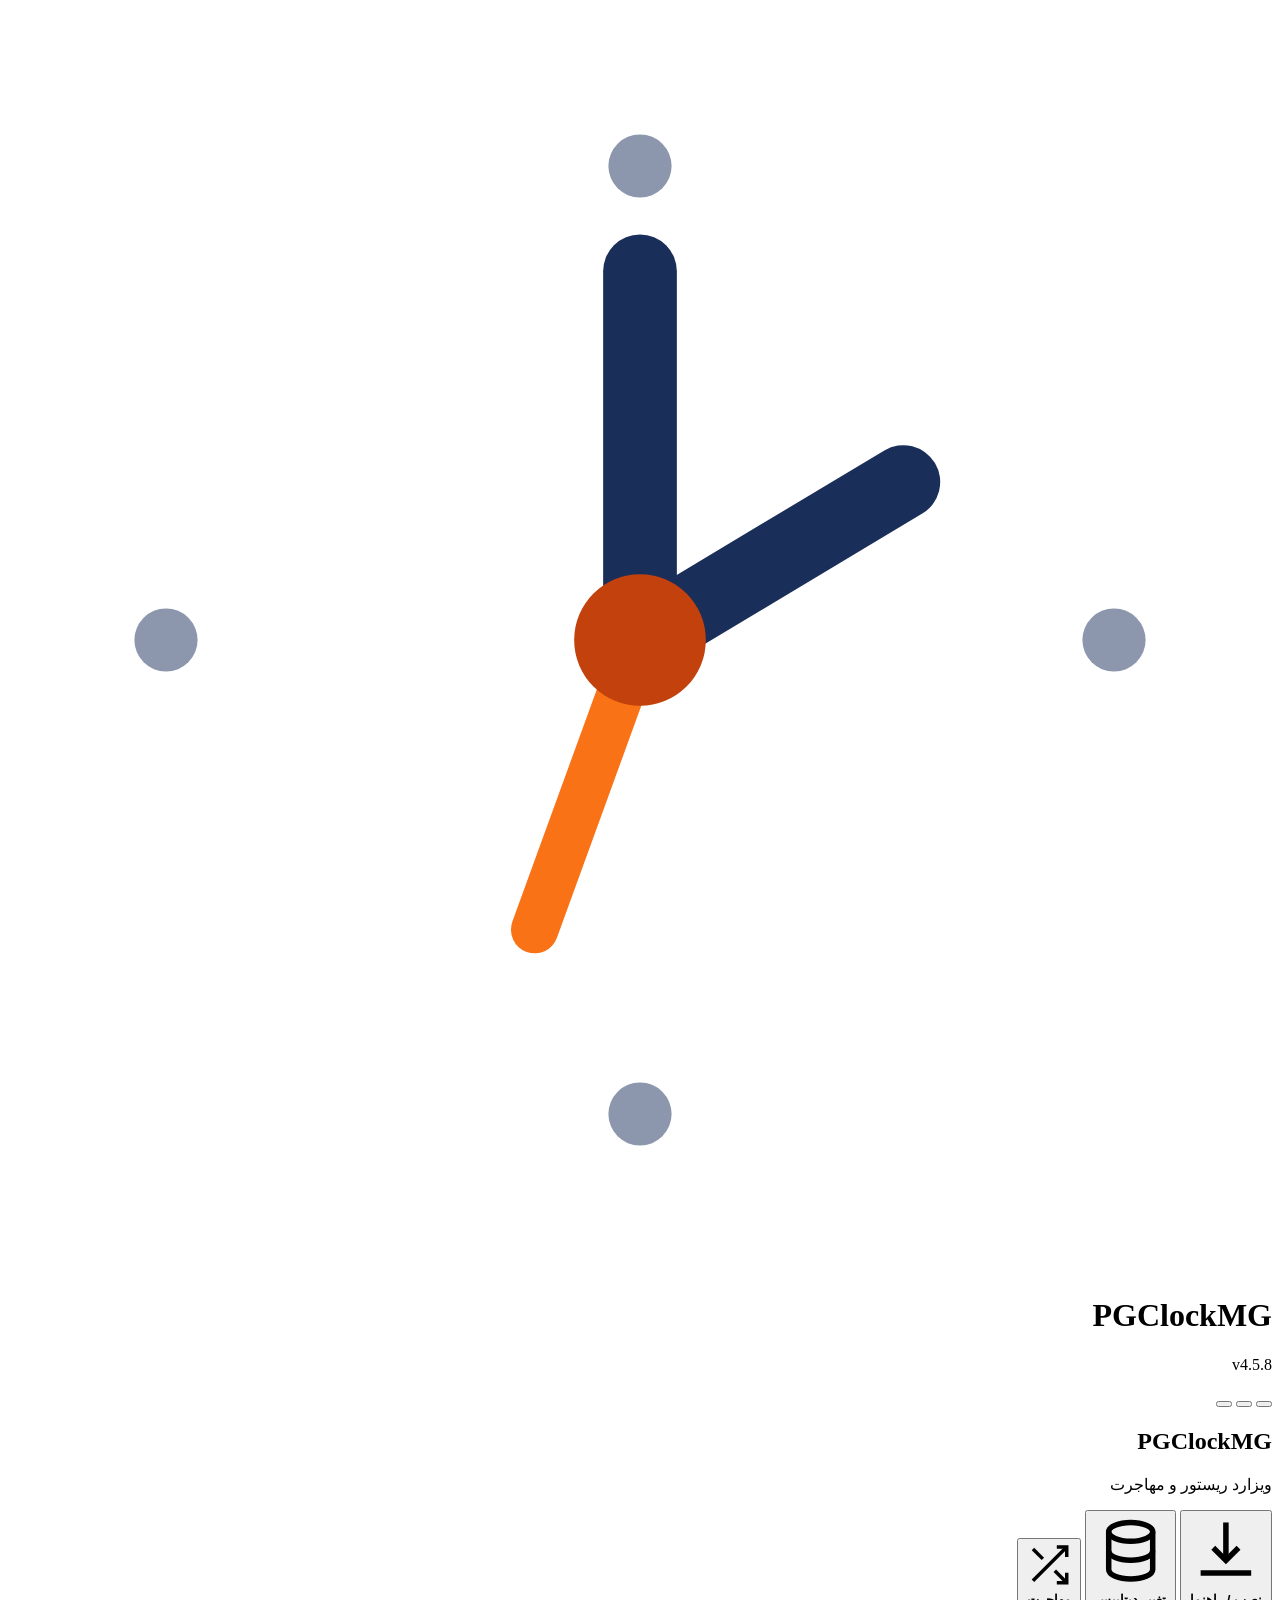
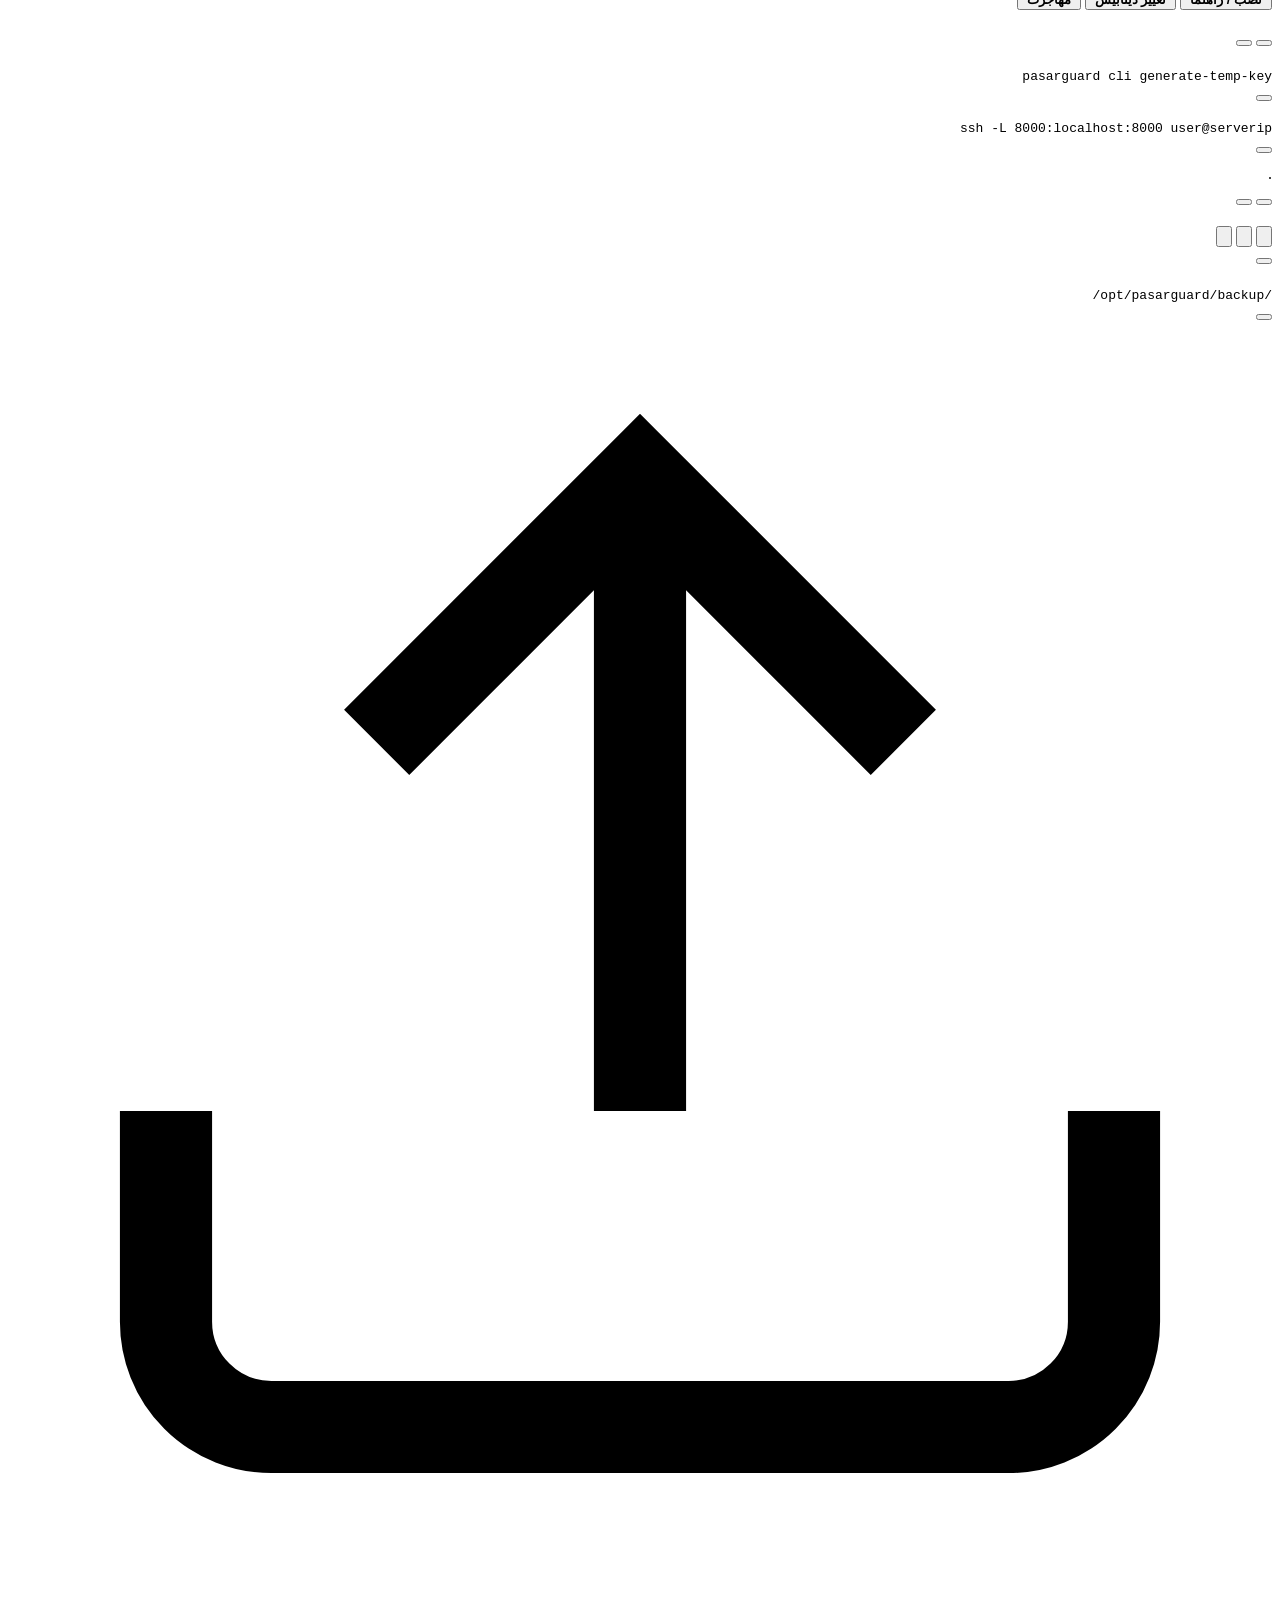
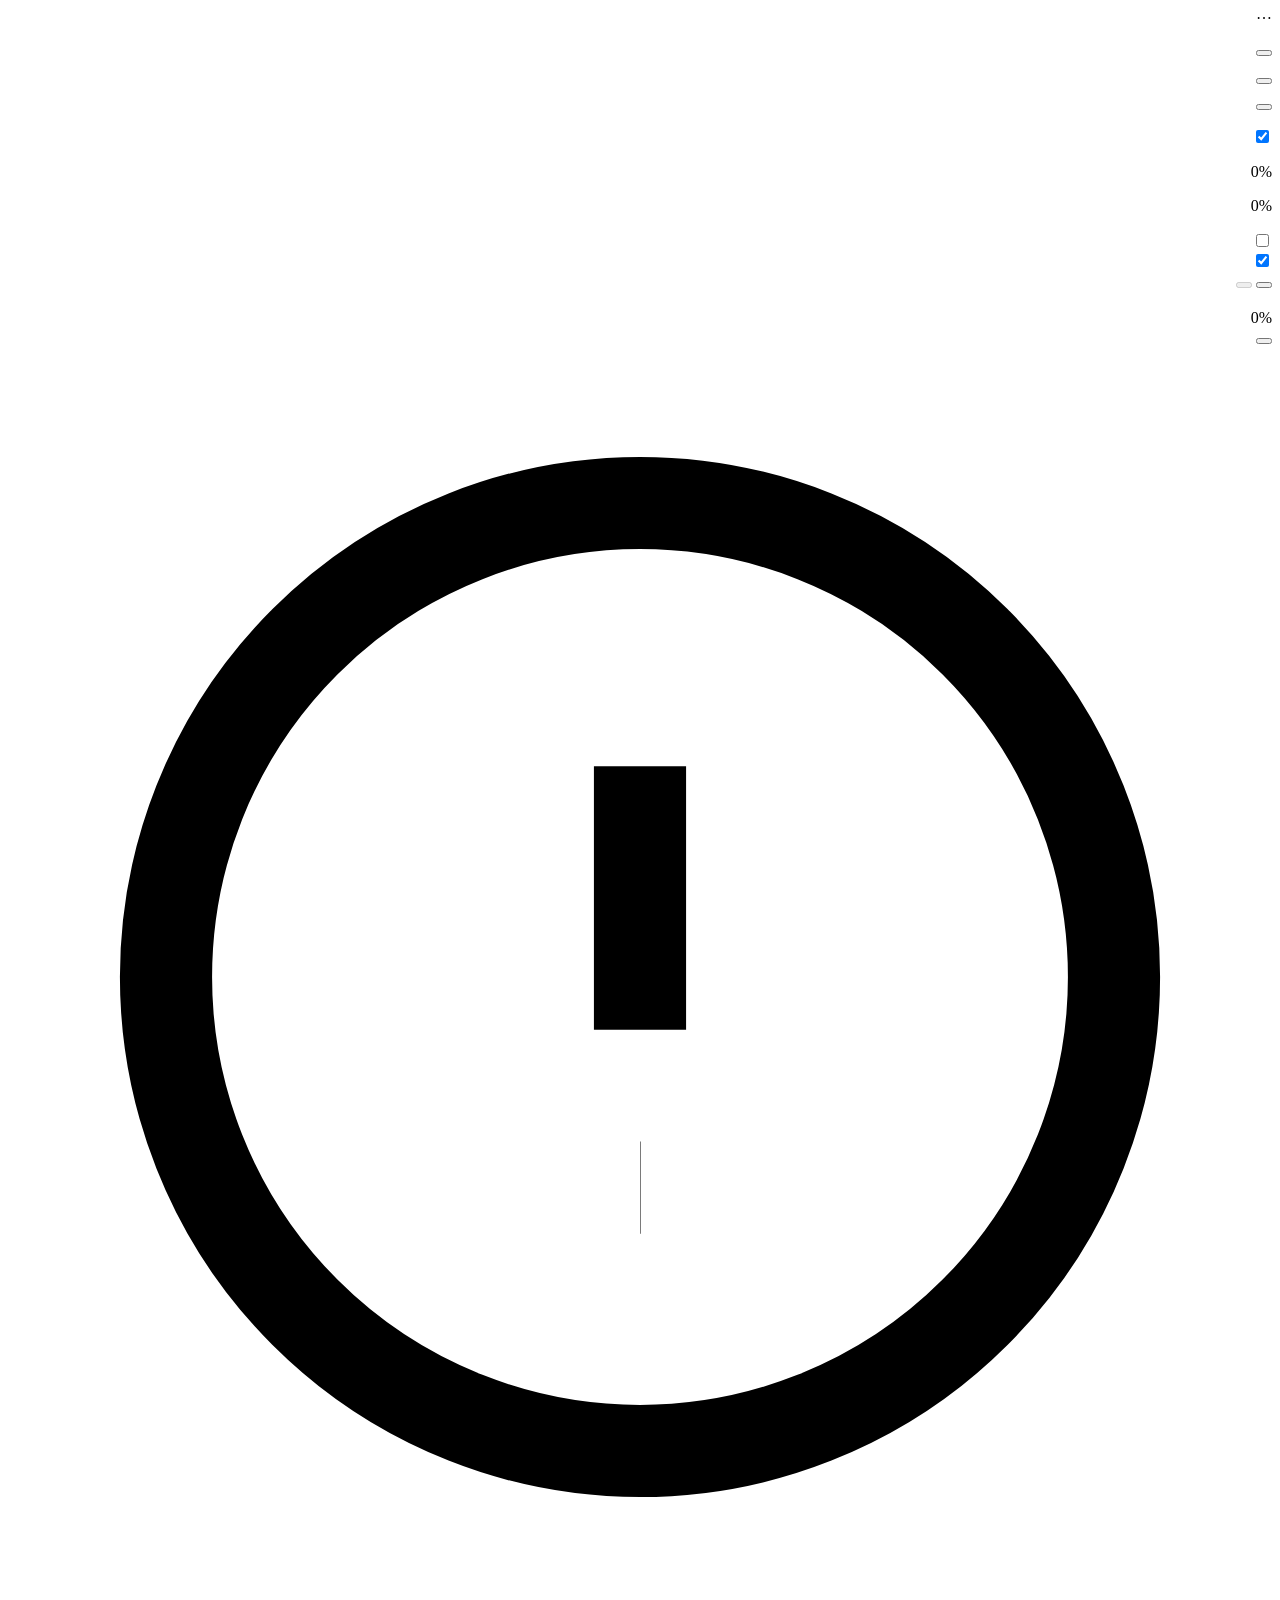
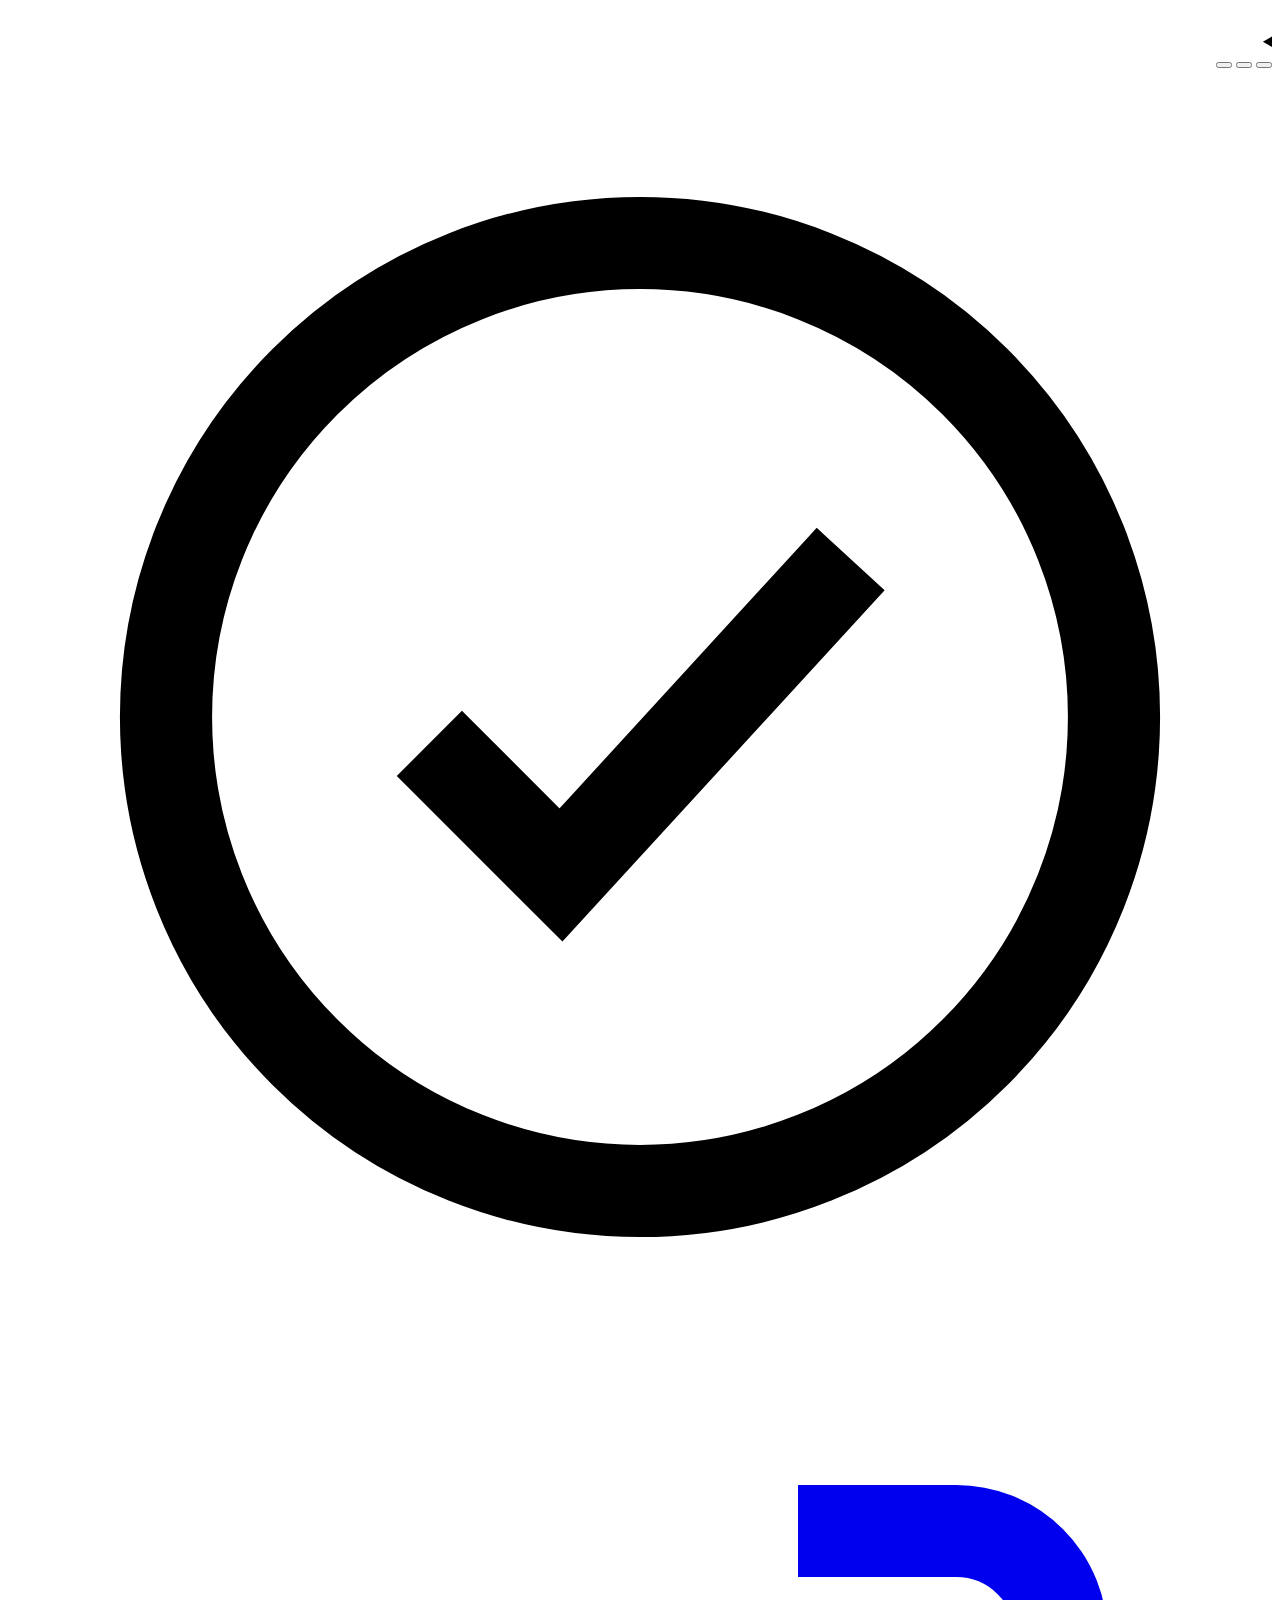
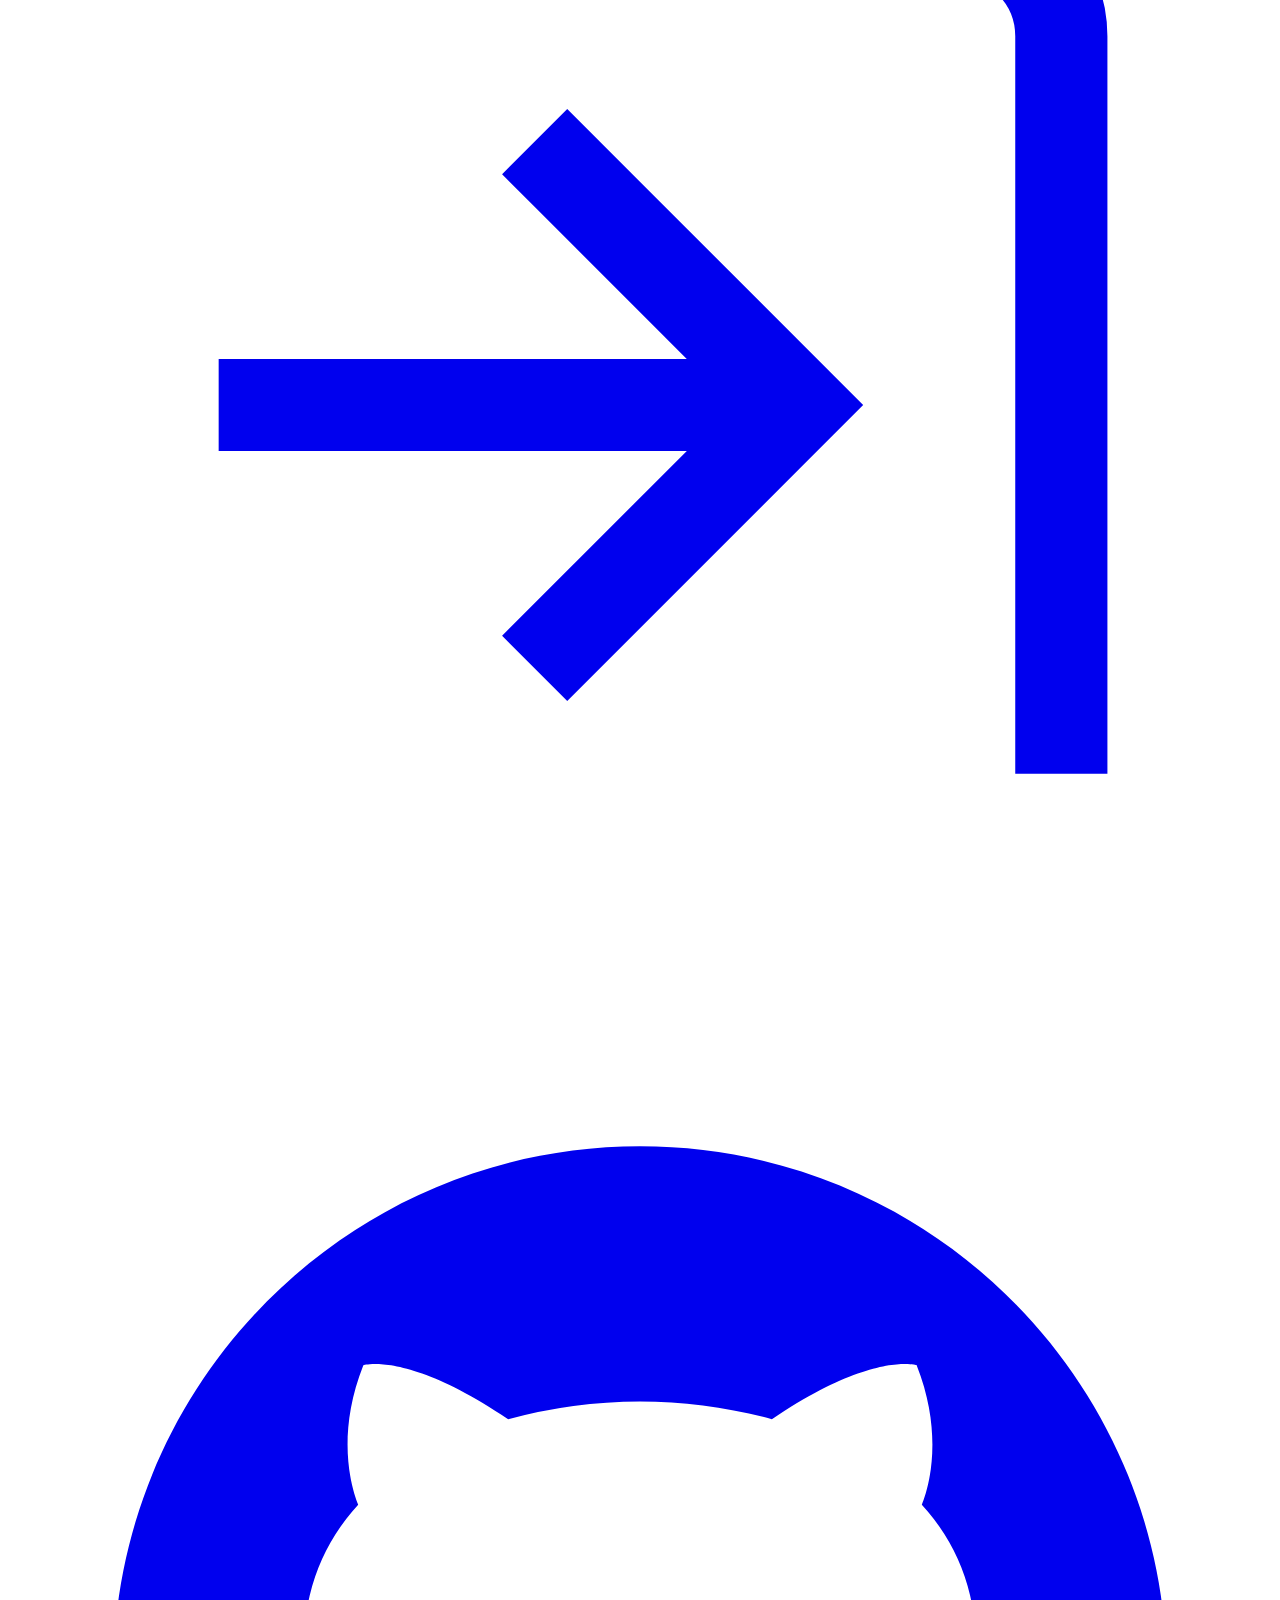
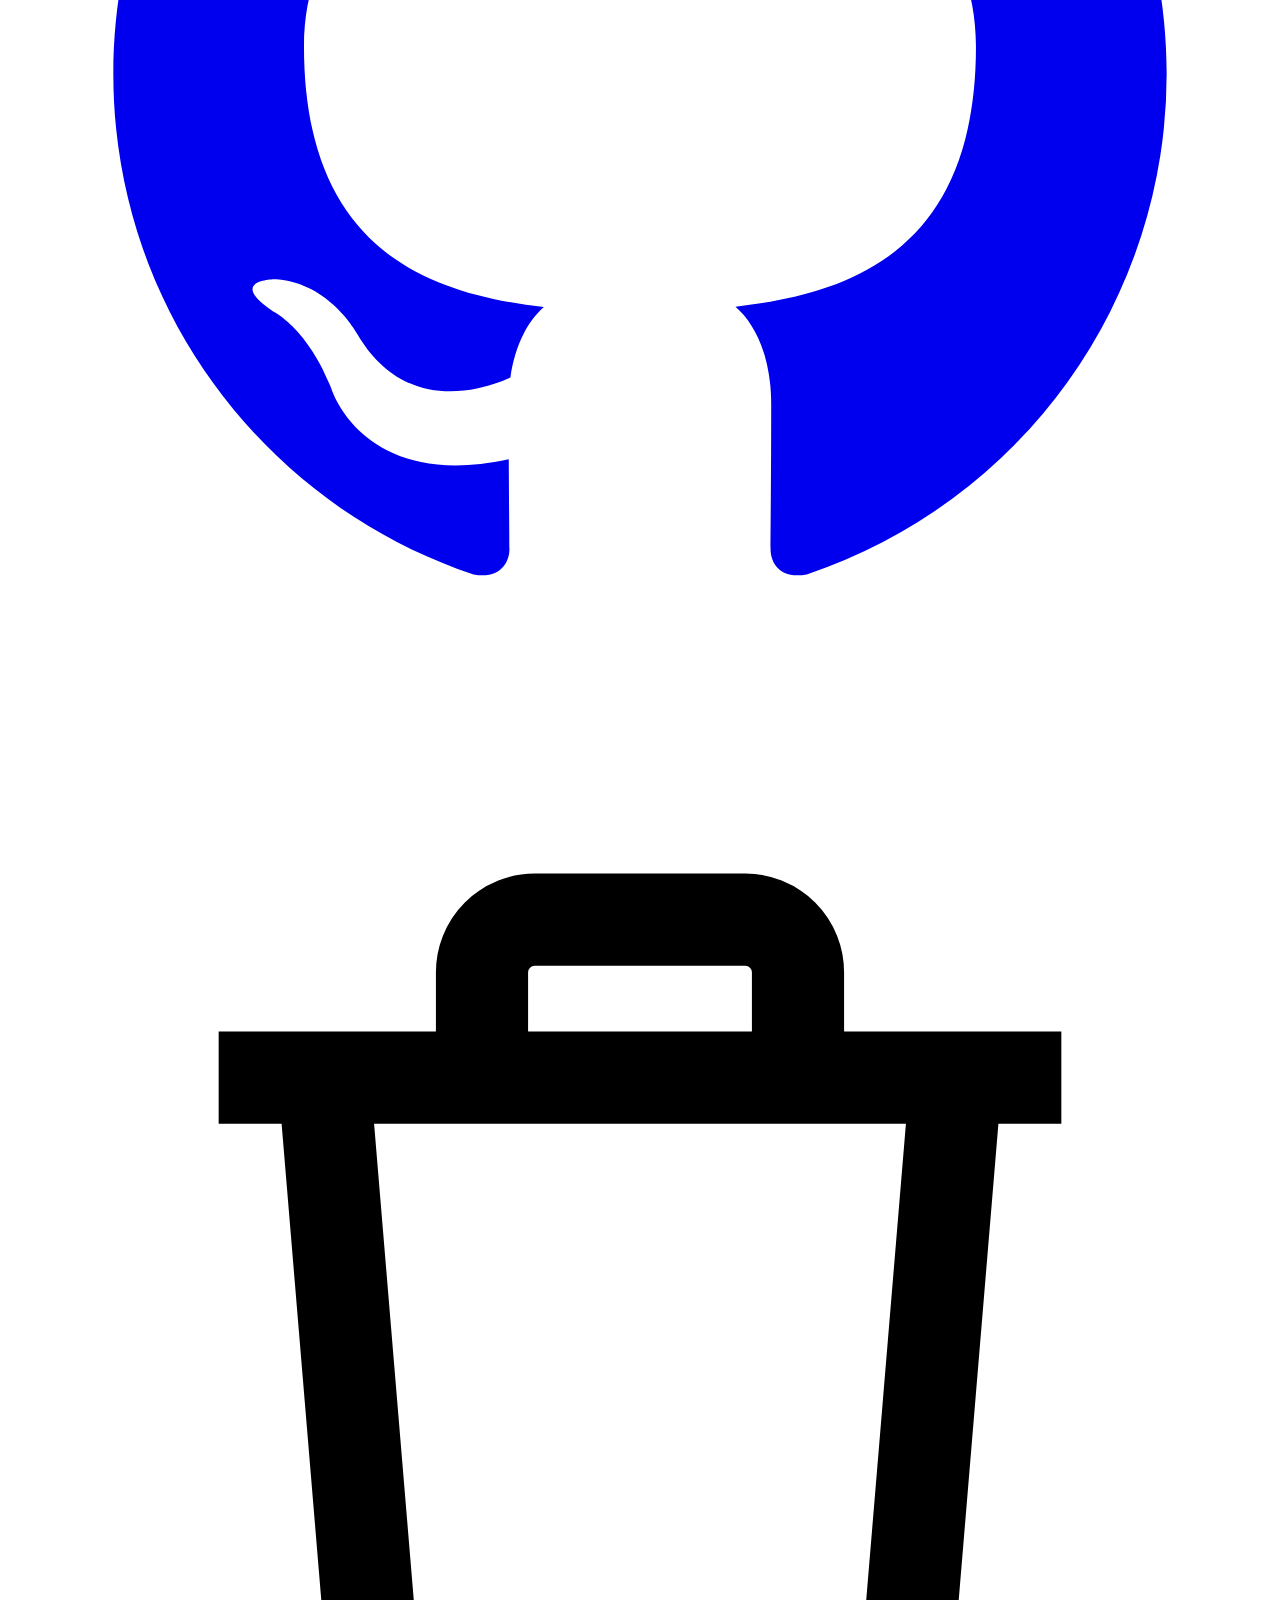
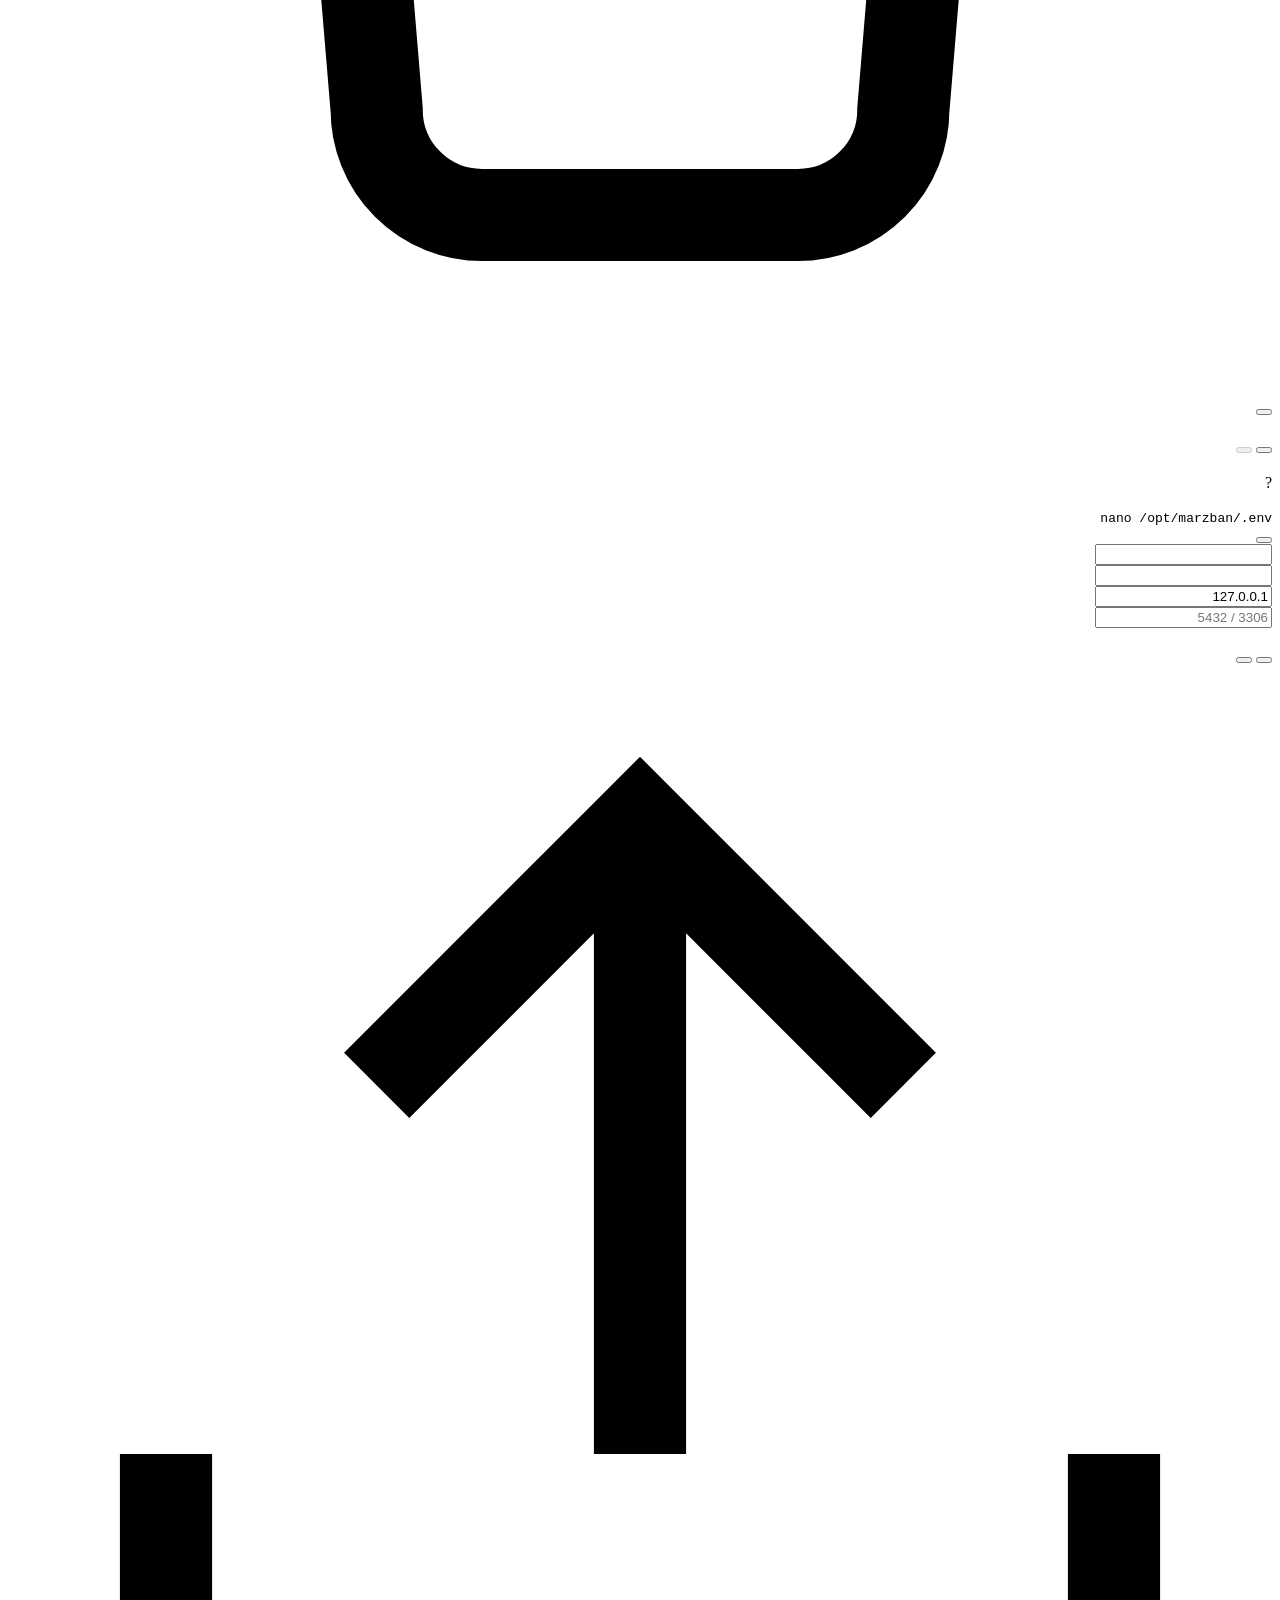
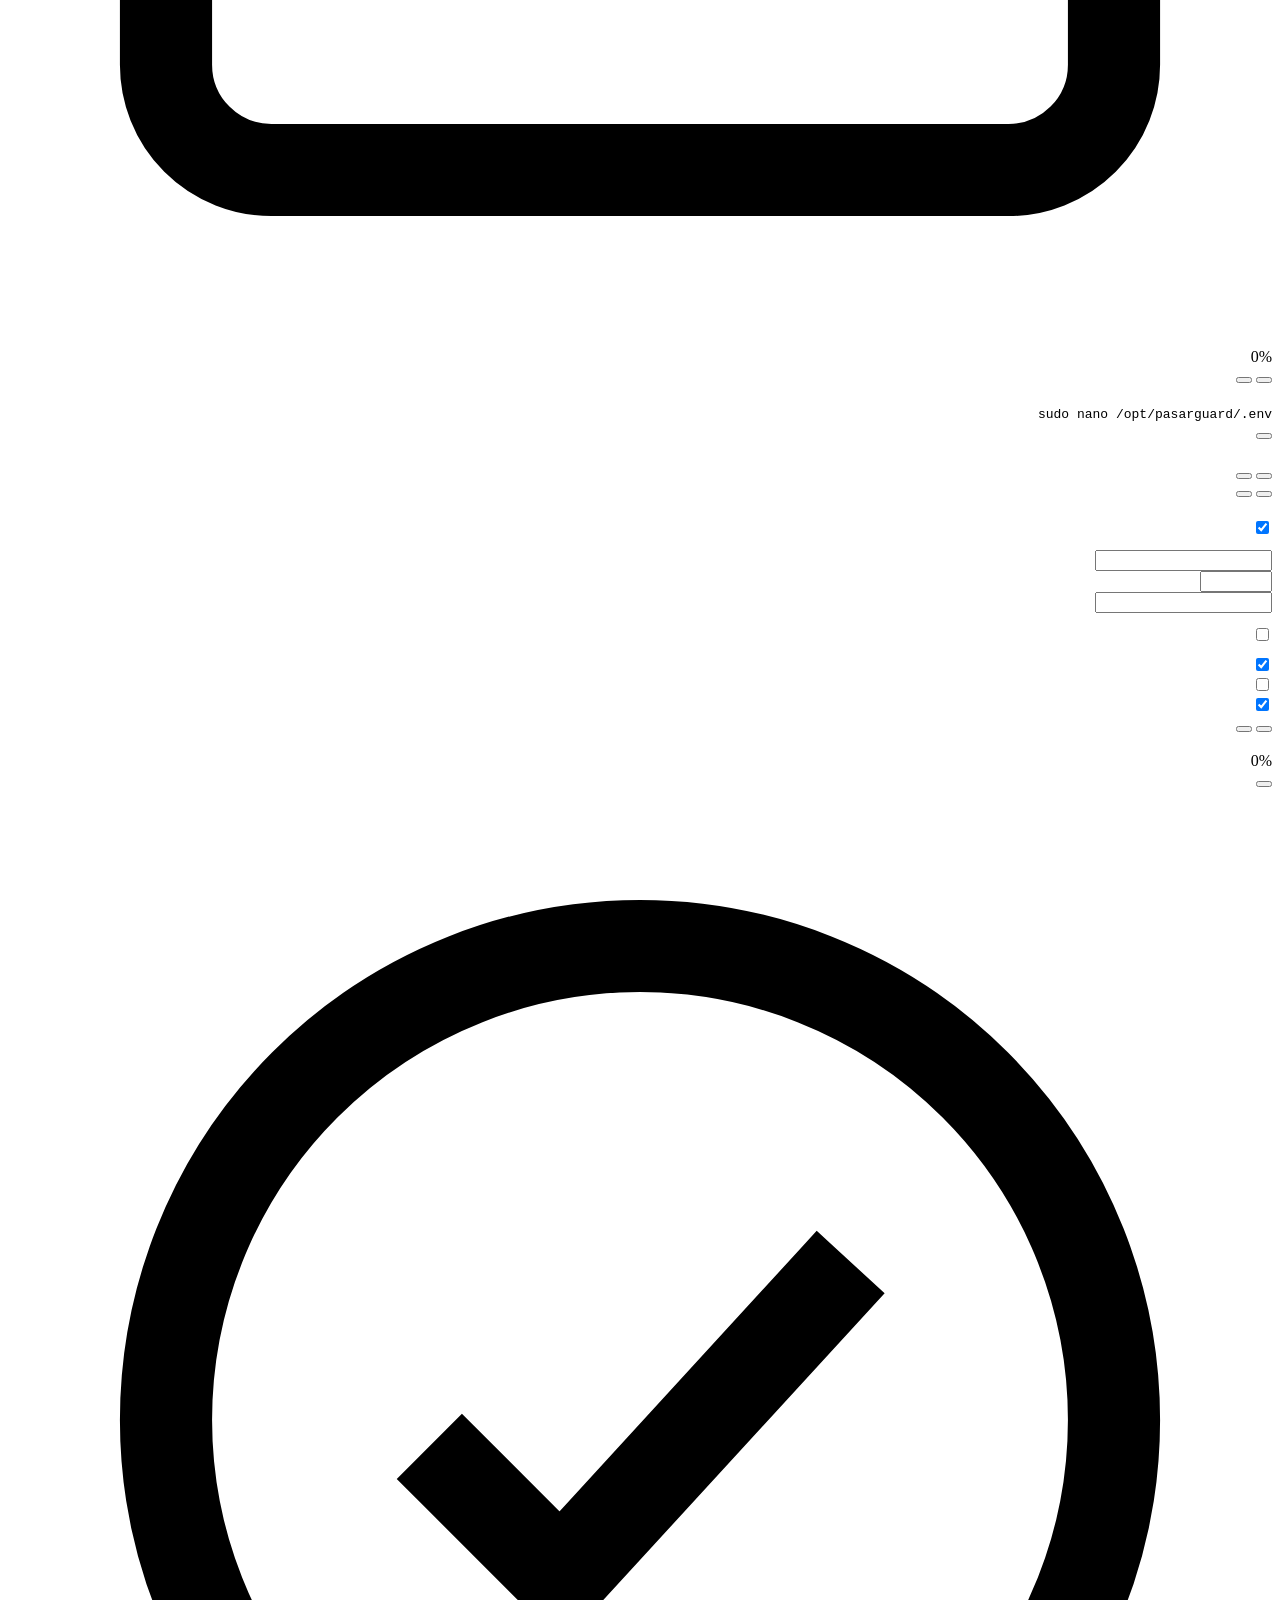
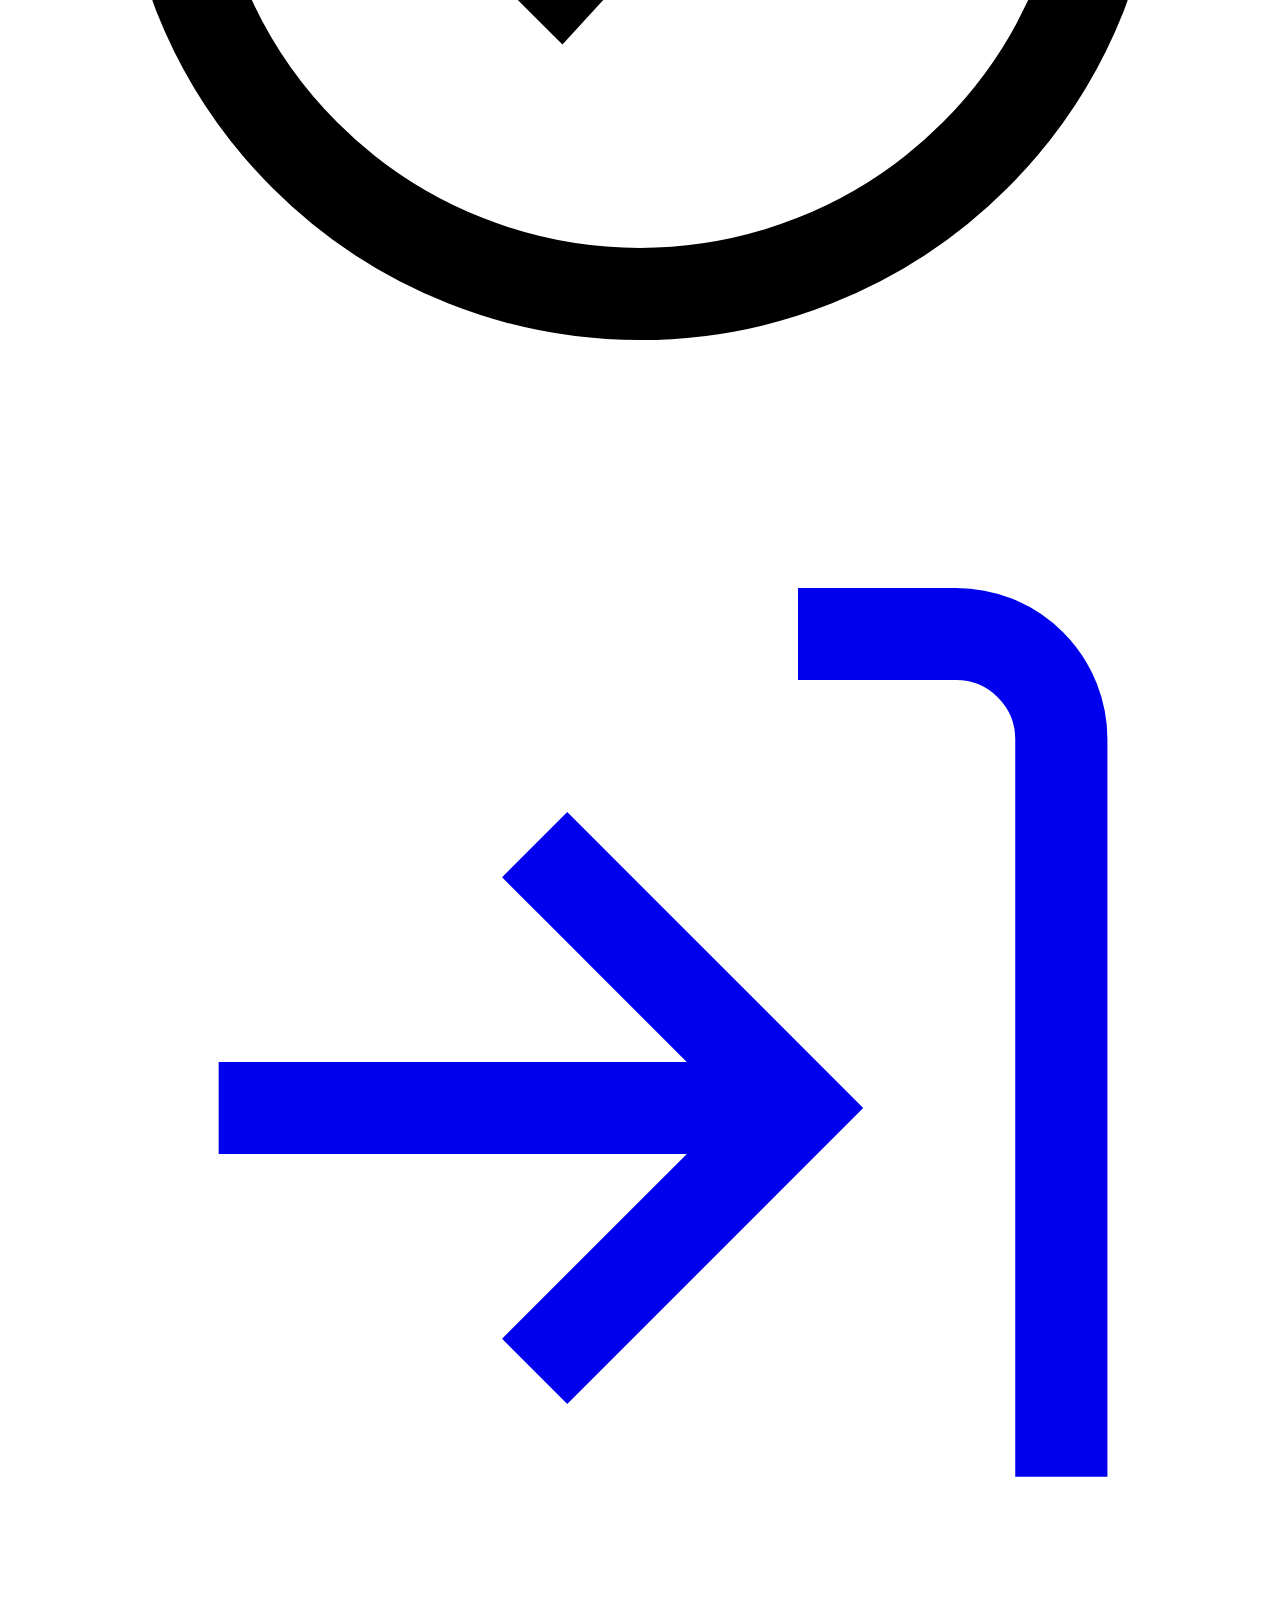
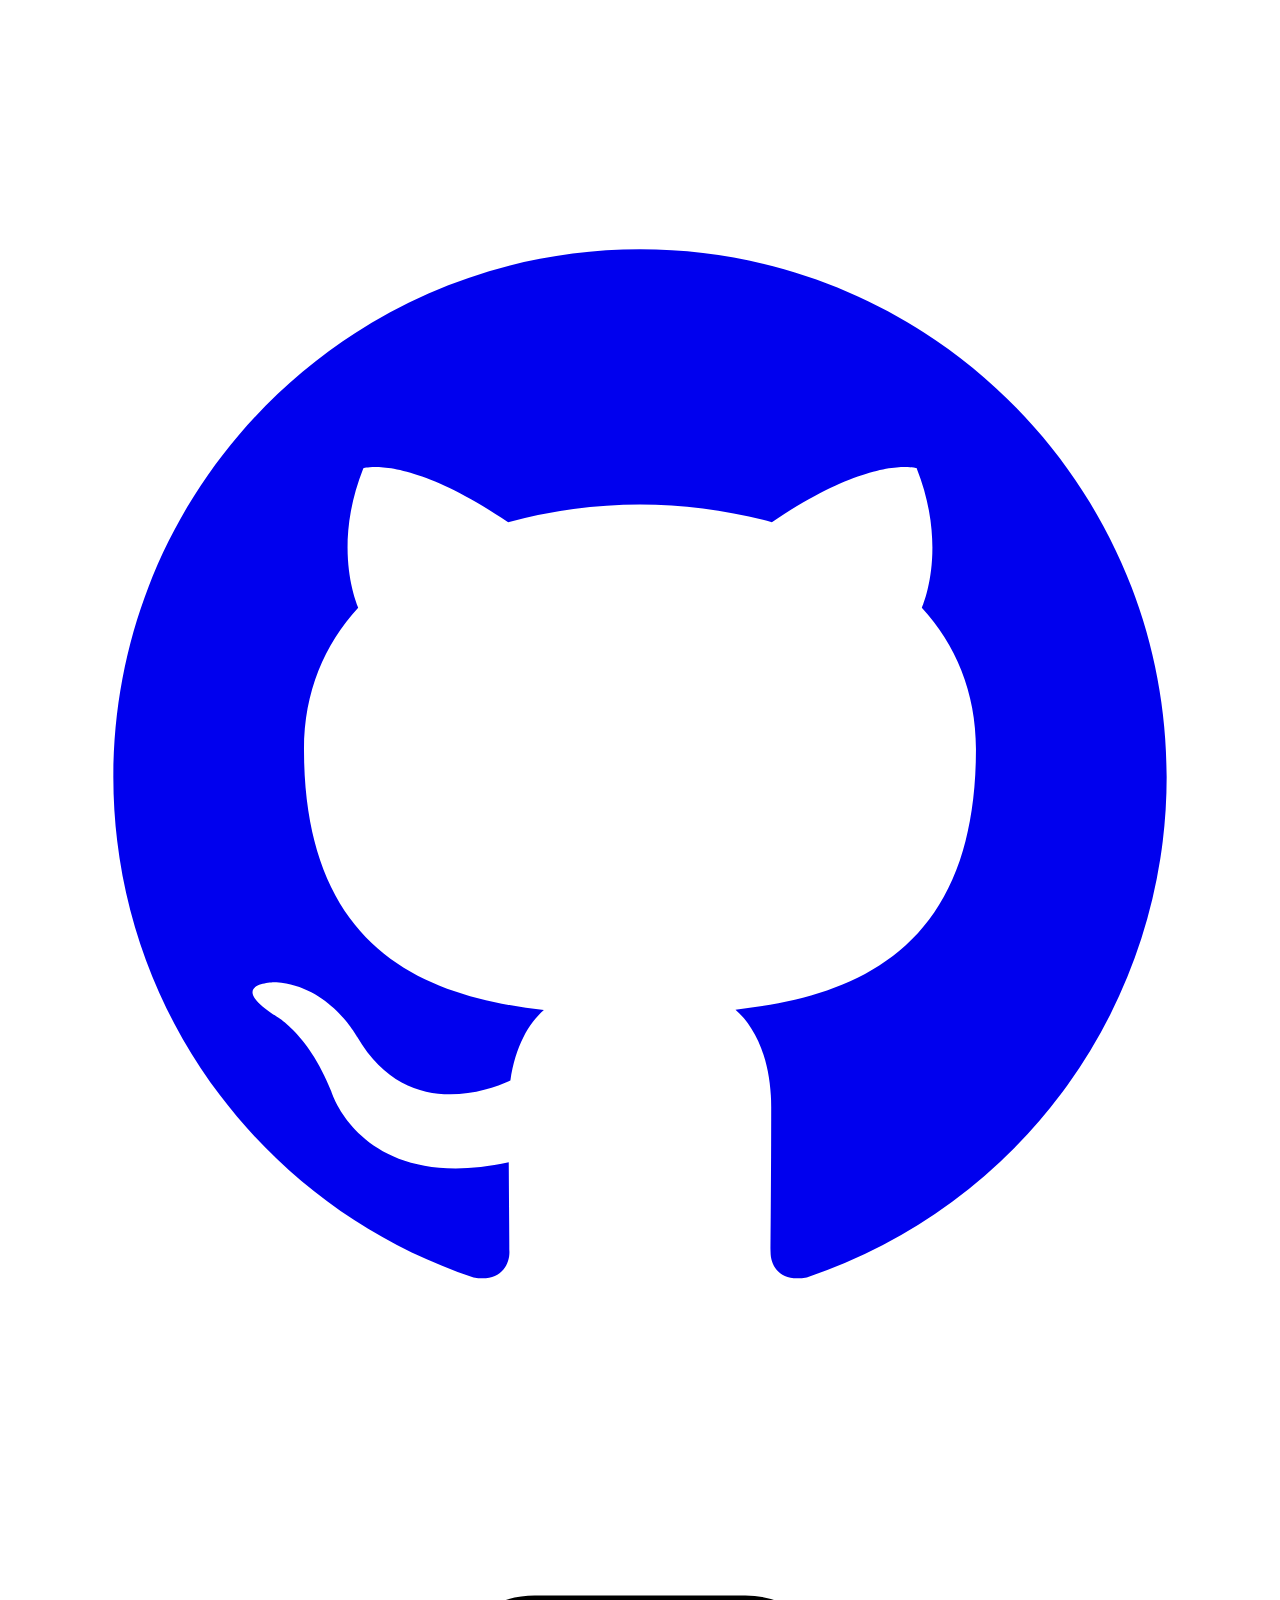
==== commit 1fd47f54: "Merge pull request #172 from Mrclocks/cursor/migrate-ui-polish-e9e8 fix: migrate success UI — clean " ====
--- a/app/static/index.html
+++ b/app/static/index.html
@@ -358,7 +358,6 @@
             </div>
             <h2 id="restoreDoneTitle"></h2>
             <p id="restoreDoneMsg"></p>
-            <div id="restorePanelBootWarn" class="warnings-box restore-panel-boot-warn hidden" role="status"></div>
             <div id="restoreTransferSection" class="transfer-summary hidden">
               <h3 id="restoreTransferTitle" class="transfer-summary-title"></h3>
               <div id="restoreTransferGrid" class="transfer-summary-grid"></div>
@@ -406,9 +405,9 @@
         <h2></h2>
         <p class="desc"></p>
 
-        <div id="marzbanSourceSection" class="info-box hidden">
+        <div id="marzbanSourceSection" class="info-box marzban-source-box hidden">
           <strong id="marzbanDetectedDbLabel"></strong>
-          <p style="margin-top:8px;font-size:1.1rem"><span id="marzbanDetectedDbValue">?</span></p>
+          <p class="marzban-source-value"><span id="marzbanDetectedDbValue">?</span></p>
           <p class="desc-sm" id="marzbanDetectedDbHint"></p>
         </div>
 
